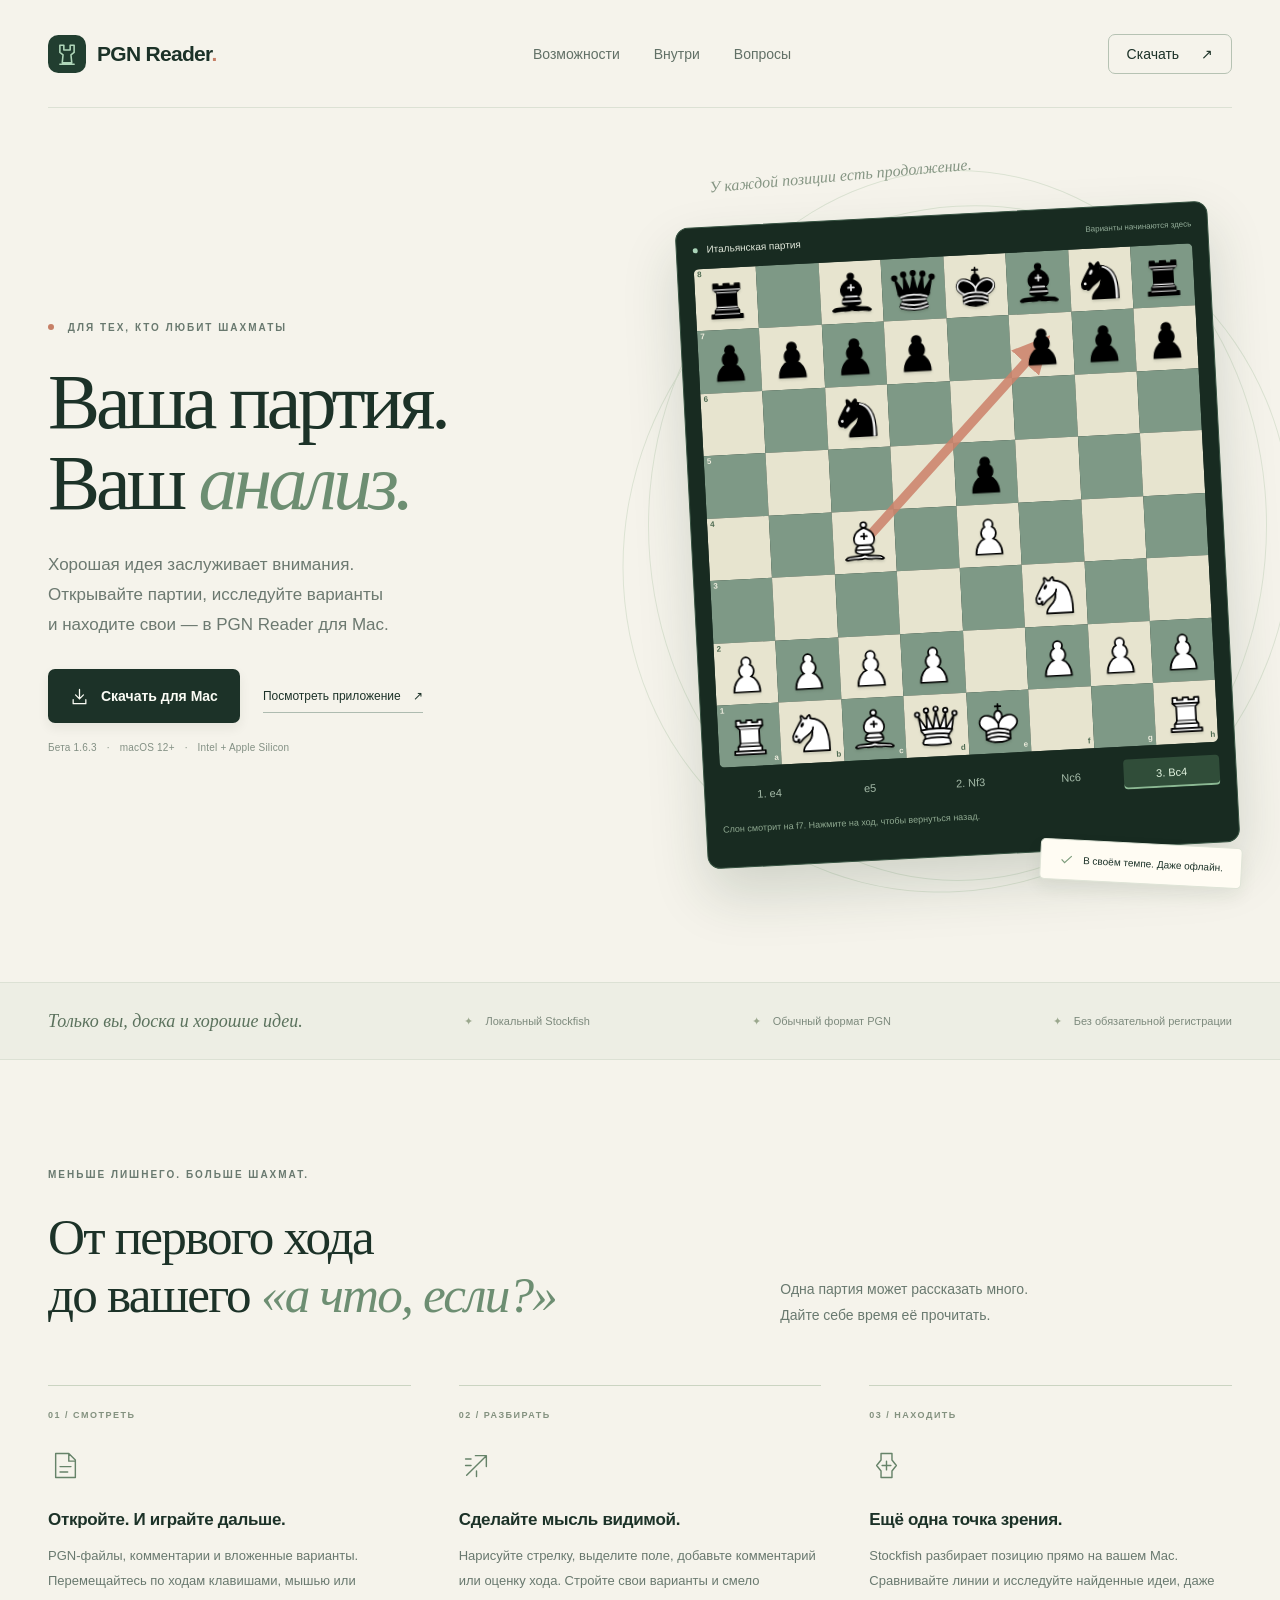
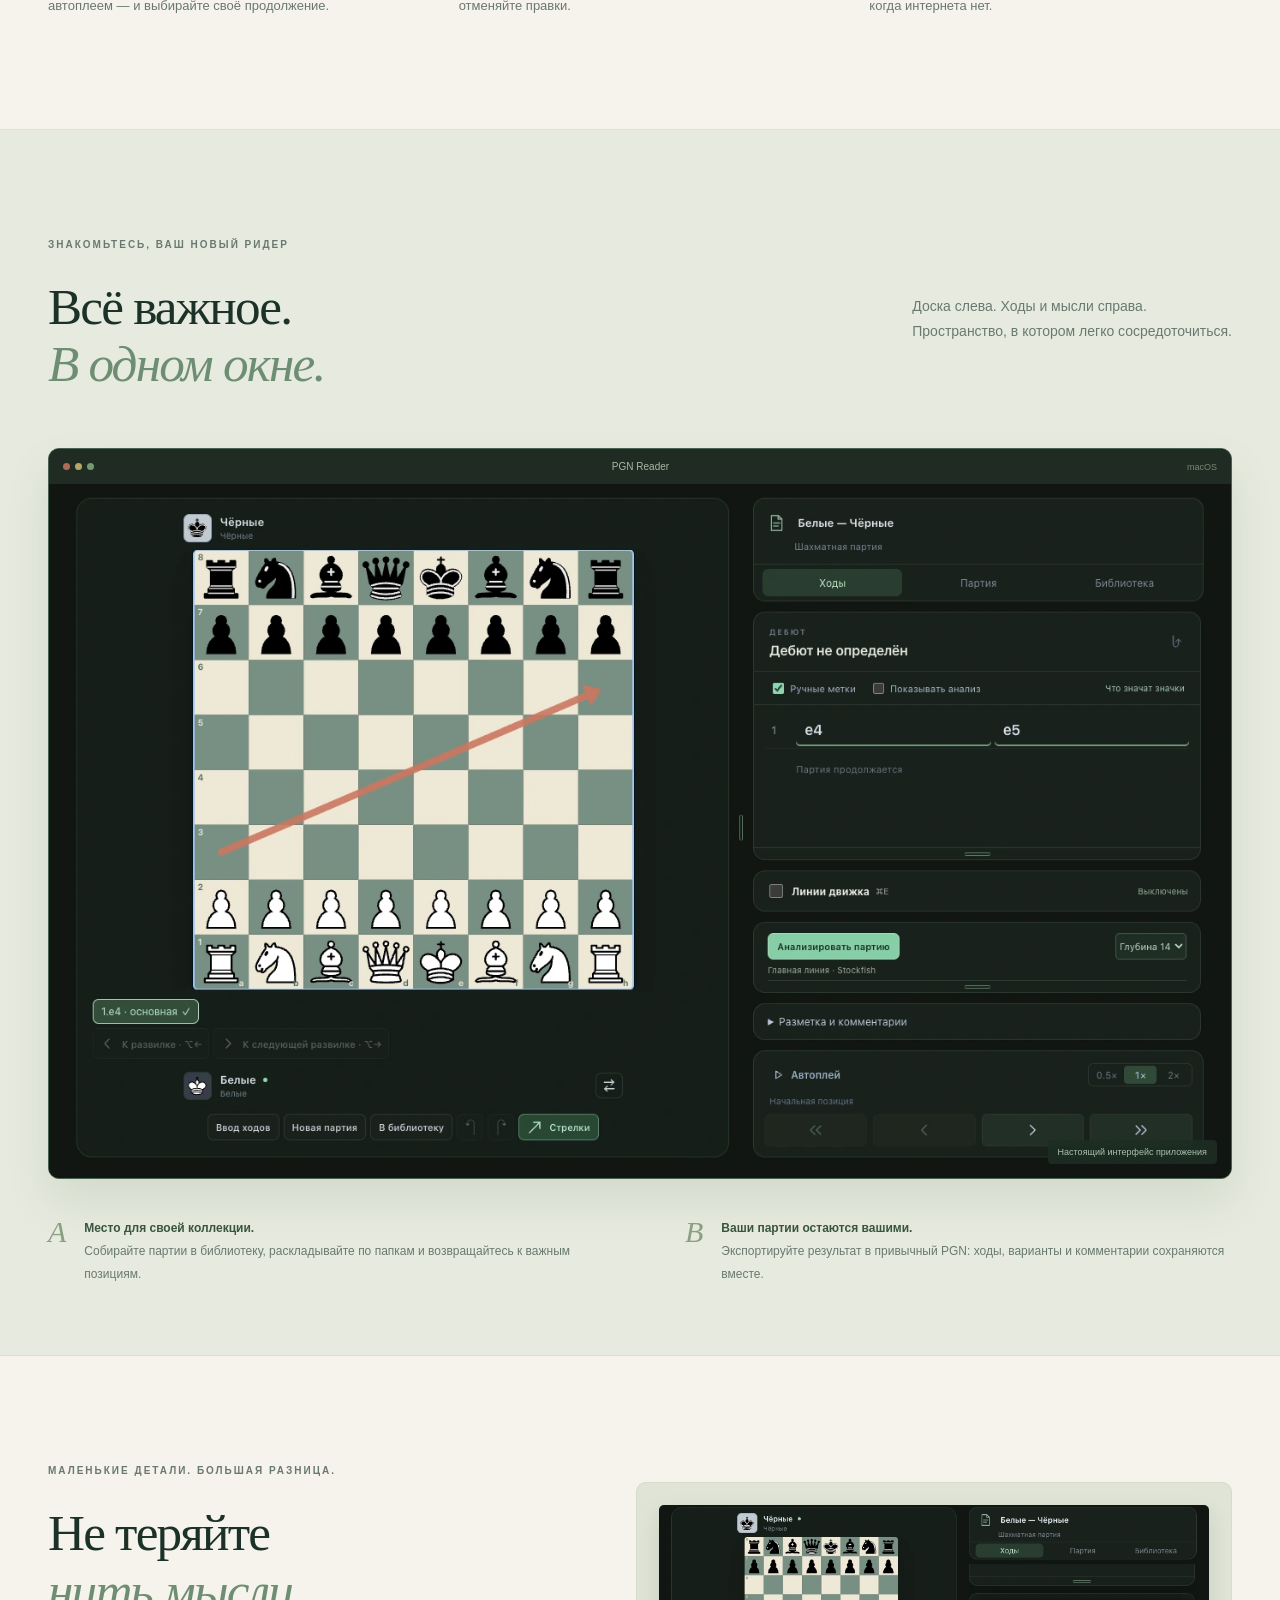
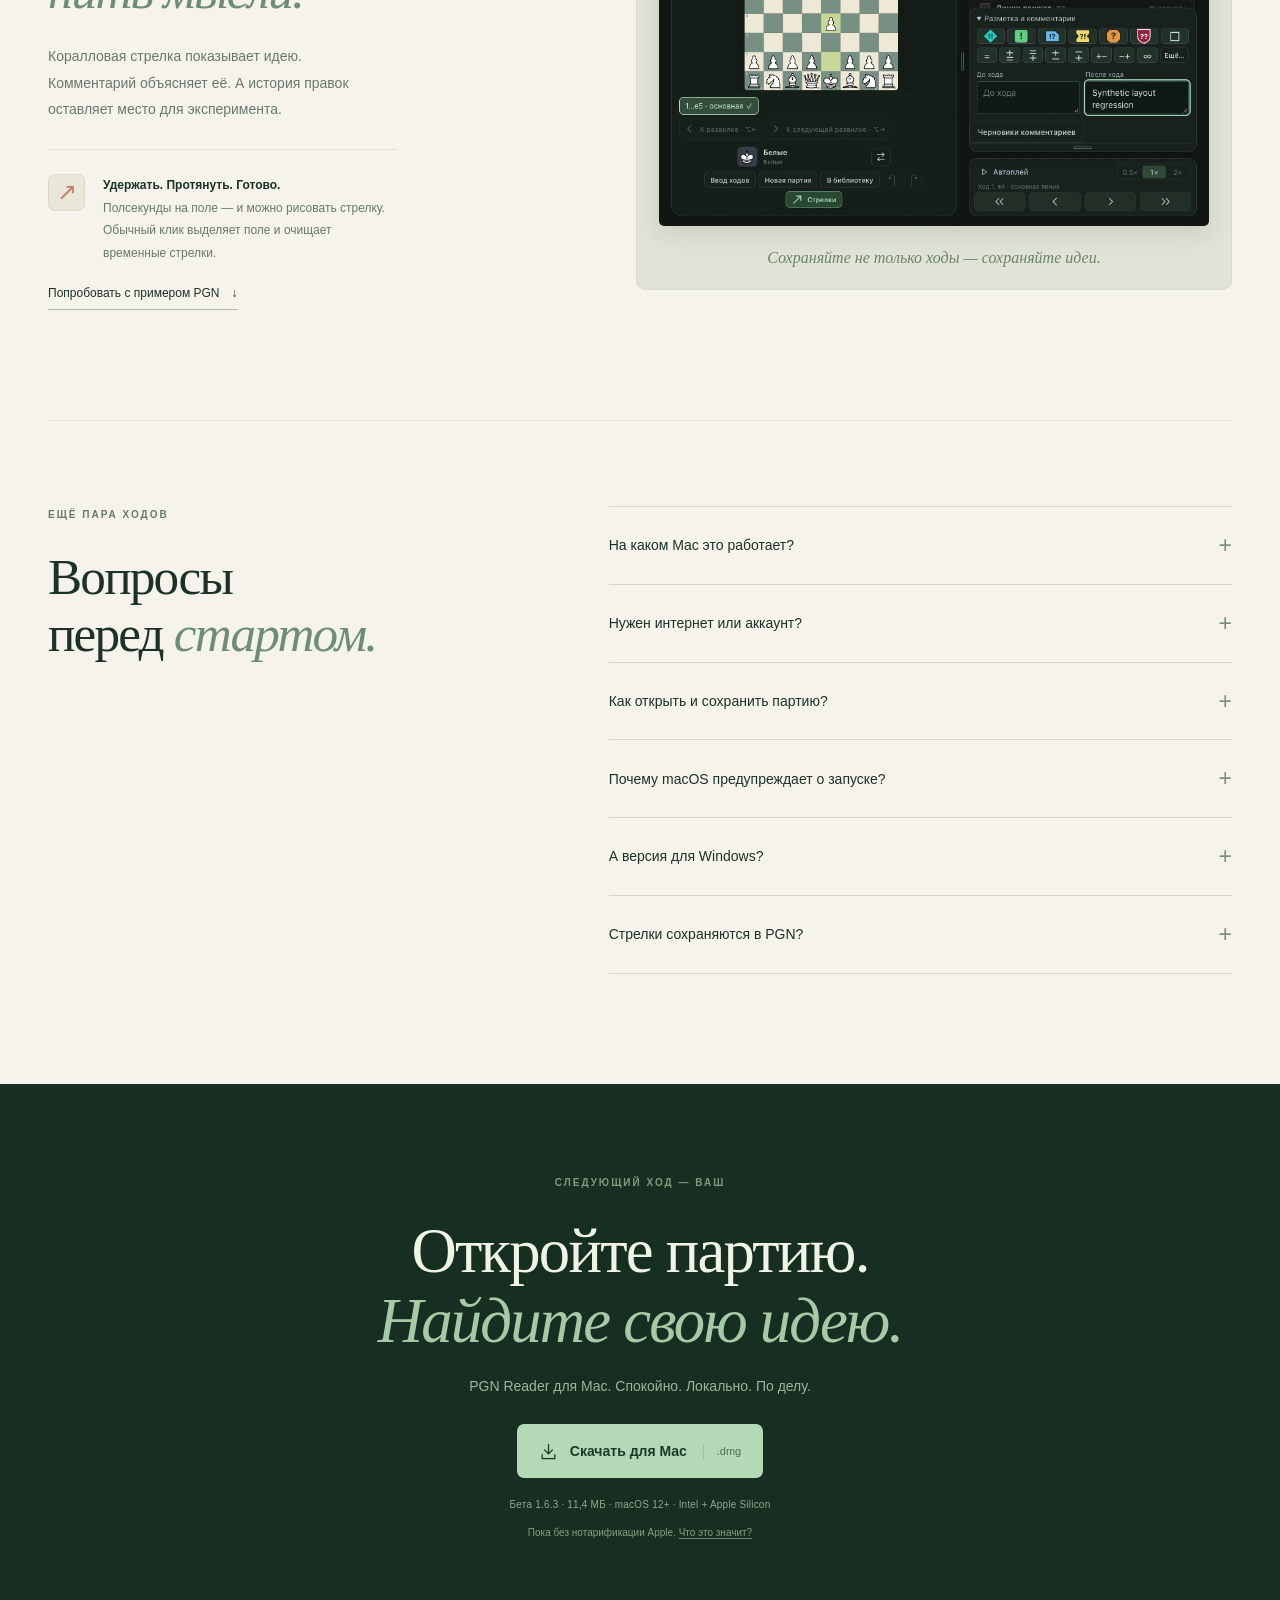
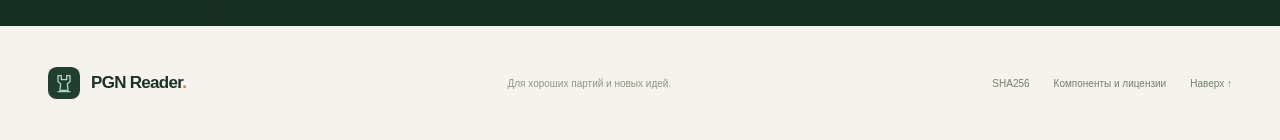
==== index.html @ d7c952d7 "Launch PGN Reader product website" ====
<!doctype html>
<html lang="ru">
<head>
  <meta charset="utf-8">
  <meta name="viewport" content="width=device-width, initial-scale=1">
  <meta name="theme-color" content="#13241d">
  <meta name="description" content="PGN Reader для Mac. Открывайте шахматные партии, исследуйте варианты, рисуйте стрелки и анализируйте позиции со Stockfish — даже без интернета.">
  <meta property="og:type" content="website">
  <meta property="og:title" content="PGN Reader — ваша партия. Ваш анализ.">
  <meta property="og:description" content="Спокойное пространство для шахматных идей. macOS 12+ · Intel и Apple Silicon.">
  <meta property="og:image" content="https://andromedaone1.github.io/pgn-reader-site/assets/social.png">
  <meta property="og:url" content="https://andromedaone1.github.io/pgn-reader-site/">
  <meta name="twitter:card" content="summary_large_image">
  <link rel="canonical" href="https://andromedaone1.github.io/pgn-reader-site/">
  <link rel="icon" href="assets/mark.svg" type="image/svg+xml">
  <link rel="stylesheet" href="style.css">
  <title>PGN Reader — ваша партия. Ваш анализ.</title>
  <script src="site.js" defer></script>
</head>
<body>
  <a class="skip" href="#main">Перейти к содержимому</a>
  <header class="header wrap">
    <a class="brand" href="#" aria-label="PGN Reader — в начало"><img src="assets/mark.svg" width="38" height="38" alt=""><span>PGN Reader<span class="brand-dot">.</span></span></a>
    <nav class="nav" aria-label="Основная навигация"><a href="#features">Возможности</a><a href="#inside">Внутри</a><a href="#questions">Вопросы</a></nav>
    <a class="nav-download" href="#download">Скачать <span aria-hidden="true">↗</span></a>
  </header>
  <main id="main">
    <section class="hero wrap" aria-labelledby="hero-title">
      <div class="hero-copy">
        <p class="eyebrow"><span class="live-dot" aria-hidden="true"></span> ДЛЯ ТЕХ, КТО ЛЮБИТ ШАХМАТЫ</p>
        <h1 id="hero-title">Ваша партия.<br>Ваш <em>анализ.</em></h1>
        <p class="hero-intro">Хорошая идея заслуживает внимания.<br>Открывайте партии, исследуйте варианты<br class="desktop-br"> и находите свои — в PGN Reader для Mac.</p>
        <div class="hero-actions"><a class="button primary download-link" href="https://github.com/AndromedaOne1/pgn-reader-site/releases/download/v1.6.3/PGN-Reader-1.6.3-macOS-Universal.dmg"><svg viewBox="0 0 24 24" aria-hidden="true"><path d="M12 3v12m-5-5 5 5 5-5M4 16v5h16v-5"/></svg>Скачать для Mac</a><a class="text-link" href="#inside">Посмотреть приложение <span aria-hidden="true">↗</span></a></div>
        <p class="download-meta">Бета 1.6.3 <span>·</span> macOS 12+ <span>·</span> Intel + Apple Silicon</p>
      </div>
      <div class="hero-art" aria-label="Интерактивный фрагмент шахматной партии">
        <div class="art-orbit orbit-one" aria-hidden="true"></div><div class="art-orbit orbit-two" aria-hidden="true"></div>
        <span class="art-note">У каждой позиции есть продолжение.</span>
        <div class="demo-card">
          <div class="demo-top"><span><i aria-hidden="true"></i> Итальянская партия</span><span class="demo-caption">Варианты начинаются здесь</span></div>
          <div class="demo-board" id="demo-board" aria-label="Демонстрация шахматной позиции"><div class="board-grid" id="board-grid"><div class="square"><img class="piece" src="assets/pieces/bR.svg" alt="Чёрные: ладья" width="60" height="60"><span class="coord">8</span></div><div class="square dark"></div><div class="square"><img class="piece" src="assets/pieces/bB.svg" alt="Чёрные: слон" width="60" height="60"></div><div class="square dark"><img class="piece" src="assets/pieces/bQ.svg" alt="Чёрные: ферзь" width="60" height="60"></div><div class="square"><img class="piece" src="assets/pieces/bK.svg" alt="Чёрные: король" width="60" height="60"></div><div class="square dark"><img class="piece" src="assets/pieces/bB.svg" alt="Чёрные: слон" width="60" height="60"></div><div class="square"><img class="piece" src="assets/pieces/bN.svg" alt="Чёрные: конь" width="60" height="60"></div><div class="square dark"><img class="piece" src="assets/pieces/bR.svg" alt="Чёрные: ладья" width="60" height="60"></div><div class="square dark"><img class="piece" src="assets/pieces/bP.svg" alt="Чёрные: пешка" width="60" height="60"><span class="coord">7</span></div><div class="square"><img class="piece" src="assets/pieces/bP.svg" alt="Чёрные: пешка" width="60" height="60"></div><div class="square dark"><img class="piece" src="assets/pieces/bP.svg" alt="Чёрные: пешка" width="60" height="60"></div><div class="square"><img class="piece" src="assets/pieces/bP.svg" alt="Чёрные: пешка" width="60" height="60"></div><div class="square dark"></div><div class="square"><img class="piece" src="assets/pieces/bP.svg" alt="Чёрные: пешка" width="60" height="60"></div><div class="square dark"><img class="piece" src="assets/pieces/bP.svg" alt="Чёрные: пешка" width="60" height="60"></div><div class="square"><img class="piece" src="assets/pieces/bP.svg" alt="Чёрные: пешка" width="60" height="60"></div><div class="square"><span class="coord">6</span></div><div class="square dark"></div><div class="square"><img class="piece" src="assets/pieces/bN.svg" alt="Чёрные: конь" width="60" height="60"></div><div class="square dark"></div><div class="square"></div><div class="square dark"></div><div class="square"></div><div class="square dark"></div><div class="square dark"><span class="coord">5</span></div><div class="square"></div><div class="square dark"></div><div class="square"></div><div class="square dark"><img class="piece" src="assets/pieces/bP.svg" alt="Чёрные: пешка" width="60" height="60"></div><div class="square"></div><div class="square dark"></div><div class="square"></div><div class="square"><span class="coord">4</span></div><div class="square dark"></div><div class="square"><img class="piece" src="assets/pieces/wB.svg" alt="Белые: слон" width="60" height="60"></div><div class="square dark"></div><div class="square"><img class="piece" src="assets/pieces/wP.svg" alt="Белые: пешка" width="60" height="60"></div><div class="square dark"></div><div class="square"></div><div class="square dark"></div><div class="square dark"><span class="coord">3</span></div><div class="square"></div><div class="square dark"></div><div class="square"></div><div class="square dark"></div><div class="square"><img class="piece" src="assets/pieces/wN.svg" alt="Белые: конь" width="60" height="60"></div><div class="square dark"></div><div class="square"></div><div class="square"><img class="piece" src="assets/pieces/wP.svg" alt="Белые: пешка" width="60" height="60"><span class="coord">2</span></div><div class="square dark"><img class="piece" src="assets/pieces/wP.svg" alt="Белые: пешка" width="60" height="60"></div><div class="square"><img class="piece" src="assets/pieces/wP.svg" alt="Белые: пешка" width="60" height="60"></div><div class="square dark"><img class="piece" src="assets/pieces/wP.svg" alt="Белые: пешка" width="60" height="60"></div><div class="square"></div><div class="square dark"><img class="piece" src="assets/pieces/wP.svg" alt="Белые: пешка" width="60" height="60"></div><div class="square"><img class="piece" src="assets/pieces/wP.svg" alt="Белые: пешка" width="60" height="60"></div><div class="square dark"><img class="piece" src="assets/pieces/wP.svg" alt="Белые: пешка" width="60" height="60"></div><div class="square dark"><img class="piece" src="assets/pieces/wR.svg" alt="Белые: ладья" width="60" height="60"><span class="coord">1</span><span class="coord file">a</span></div><div class="square"><img class="piece" src="assets/pieces/wN.svg" alt="Белые: конь" width="60" height="60"><span class="coord file">b</span></div><div class="square dark"><img class="piece" src="assets/pieces/wB.svg" alt="Белые: слон" width="60" height="60"><span class="coord file">c</span></div><div class="square"><img class="piece" src="assets/pieces/wQ.svg" alt="Белые: ферзь" width="60" height="60"><span class="coord file">d</span></div><div class="square dark"><img class="piece" src="assets/pieces/wK.svg" alt="Белые: король" width="60" height="60"><span class="coord file">e</span></div><div class="square"><span class="coord file">f</span></div><div class="square dark"><span class="coord file">g</span></div><div class="square"><img class="piece" src="assets/pieces/wR.svg" alt="Белые: ладья" width="60" height="60"><span class="coord file">h</span></div></div><svg class="board-arrow" viewBox="0 0 800 800" aria-hidden="true"><defs><marker id="arrow-tip" markerWidth="4" markerHeight="4" refX="2.6" refY="2" orient="auto"><path d="M0 0 4 2 0 4Z" fill="#cc826b"/></marker></defs><path id="demo-arrow" d="M250 450L550 150" fill="none" stroke="#cc826b" stroke-width="15" stroke-linecap="round" opacity=".86" marker-end="url(#arrow-tip)"/></svg></div>
          <div class="demo-moves" role="group" aria-label="Выберите ход в демонстрации"><button type="button" data-position="0">1. e4</button><button type="button" data-position="1">e5</button><button type="button" data-position="2">2. Nf3</button><button type="button" data-position="3">Nc6</button><button type="button" data-position="4" aria-pressed="true" class="active">3. Bc4</button></div>
          <p class="demo-hint" id="demo-status" aria-live="polite">Слон смотрит на f7. Нажмите на ход, чтобы вернуться назад.</p>
        </div>
        <span class="art-tag"><svg viewBox="0 0 24 24" aria-hidden="true"><path d="m4 12 5 5L20 6"/></svg> В своём темпе. Даже офлайн.</span>
      </div>
    </section>
    <div class="quiet-strip"><div class="wrap strip-inner"><span>Только вы, доска и хорошие идеи.</span><span>Локальный Stockfish</span><span>Обычный формат PGN</span><span>Без обязательной регистрации</span></div></div>
    <section class="section wrap features" id="features" aria-labelledby="features-title">
      <div class="section-heading"><p class="eyebrow">МЕНЬШЕ ЛИШНЕГО. БОЛЬШЕ ШАХМАТ.</p><h2 id="features-title">От первого хода<br>до вашего <em>«а что, если?»</em></h2><p>Одна партия может рассказать много.<br>Дайте себе время её прочитать.</p></div>
      <div class="feature-grid">
        <article class="feature"><span class="feature-num">01 / СМОТРЕТЬ</span><svg class="feature-icon" viewBox="0 0 32 32" aria-hidden="true"><path d="M7 5h12l6 6v16H7zM19 5v7h6M11 17h10M11 22h7"/></svg><h3>Откройте. И играйте дальше.</h3><p>PGN-файлы, комментарии и вложенные варианты. Перемещайтесь по ходам клавишами, мышью или автоплеем — и выбирайте своё продолжение.</p></article>
        <article class="feature"><span class="feature-num">02 / РАЗБИРАТЬ</span><svg class="feature-icon" viewBox="0 0 32 32" aria-hidden="true"><path d="m7 25 18-18M15 7h10v10M6 10h5M6 16h5M16 26v-5"/></svg><h3>Сделайте мысль видимой.</h3><p>Нарисуйте стрелку, выделите поле, добавьте комментарий или оценку хода. Стройте свои варианты и смело отменяйте правки.</p></article>
        <article class="feature"><span class="feature-num">03 / НАХОДИТЬ</span><svg class="feature-icon" viewBox="0 0 32 32" aria-hidden="true"><path d="M11 5h10v6l4 5-4 5v6H11v-6l-4-5 4-5zM12 16h8M16 12v8"/></svg><h3>Ещё одна точка зрения.</h3><p>Stockfish разбирает позицию прямо на вашем Mac. Сравнивайте линии и исследуйте найденные идеи, даже когда интернета нет.</p></article>
      </div>
    </section>
    <section class="inside section" id="inside" aria-labelledby="inside-title"><div class="wrap">
      <div class="inside-heading"><div><p class="eyebrow">ЗНАКОМЬТЕСЬ, ВАШ НОВЫЙ РИДЕР</p><h2 id="inside-title">Всё важное.<br><em>В одном окне.</em></h2></div><p>Доска слева. Ходы и мысли справа.<br>Пространство, в котором легко сосредоточиться.</p></div>
      <div class="screen-frame"><div class="screen-title"><div class="traffic-lights" aria-hidden="true"><i></i><i></i><i></i></div><span>PGN Reader</span><span>macOS</span></div><img src="assets/reader.webp" width="1380" height="810" alt="PGN Reader: доска с коралловой стрелкой, список ходов и панели анализа" loading="lazy"><span class="screen-label">Настоящий интерфейс приложения</span></div>
      <div class="inside-bottom"><div><span class="small-number">A</span><p><strong>Место для своей коллекции.</strong><br>Собирайте партии в библиотеку, раскладывайте по папкам и возвращайтесь к важным позициям.</p></div><div><span class="small-number">B</span><p><strong>Ваши партии остаются вашими.</strong><br>Экспортируйте результат в привычный PGN: ходы, варианты и комментарии сохраняются вместе.</p></div></div>
    </div></section>
    <section class="section wrap details-section" aria-labelledby="details-title"><div class="details-copy"><p class="eyebrow">МАЛЕНЬКИЕ ДЕТАЛИ. БОЛЬШАЯ РАЗНИЦА.</p><h2 id="details-title">Не теряйте<br><em>нить мысли.</em></h2><p>Коралловая стрелка показывает идею. Комментарий объясняет её. А история правок оставляет место для эксперимента.</p><div class="gesture"><span class="gesture-key">↗</span><p><strong>Удержать. Протянуть. Готово.</strong><br>Полсекунды на поле — и можно рисовать стрелку. Обычный клик выделяет поле и очищает временные стрелки.</p></div><a class="text-link" href="assets/italian.pgn" download>Попробовать с примером PGN <span aria-hidden="true">↓</span></a></div><div class="detail-image"><img src="assets/comments.webp" width="900" height="525" alt="Редактор комментариев и оценки ходов в компактном окне PGN Reader" loading="lazy"><span class="detail-caption">Сохраняйте не только ходы — сохраняйте идеи.</span></div></section>
    <section class="section wrap faq" id="questions" aria-labelledby="questions-title"><div><p class="eyebrow">ЕЩЁ ПАРА ХОДОВ</p><h2 id="questions-title">Вопросы<br>перед <em>стартом.</em></h2></div><div class="faq-list">
      <details><summary>На каком Mac это работает?<span aria-hidden="true">+</span></summary><p>Нужна macOS 12 Monterey или новее. Один установщик содержит версии для Intel и Apple Silicon. Это тестовый выпуск: если заметите проблему, сохраните партию в PGN перед обновлением.</p></details>
      <details><summary>Нужен интернет или аккаунт?<span aria-hidden="true">+</span></summary><p>Аккаунт для приложения не нужен. Просмотр партий, редактирование и встроенный Stockfish работают локально. Интернет нужен, чтобы скачать установщик или новую версию.</p></details>
      <details><summary>Как открыть и сохранить партию?<span aria-hidden="true">+</span></summary><p>Нажмите «Открыть PGN», перетащите файл в окно или загрузите встроенный пример. Кнопка «В библиотеку» сохраняет партию внутри программы. «Экспорт → Сохранить .pgn» создаёт отдельный файл. Исходный PGN сам по себе не перезаписывается.</p></details>
      <details><summary>Почему macOS предупреждает о запуске?<span aria-hidden="true">+</span></summary><p>Выпуск пока без нотарификации Apple. Для доверенной копии с этой страницы разрешите запуск именно PGN Reader в настройках безопасности macOS. Отключать защиту целиком не нужно.</p></details>
      <details><summary>А версия для Windows?<span aria-hidden="true">+</span></summary><p>Пока доступна только версия для macOS. Возможность переноса на Windows рассматривается; готовой сборки и даты выпуска ещё нет.</p></details>
      <details><summary>Стрелки сохраняются в PGN?<span aria-hidden="true">+</span></summary><p>Нарисованные коралловые стрелки и выделение полей — временная разметка для текущей позиции. Комментарии и варианты сохраняются в партии. Стрелки из самого PGN отображаются отдельно.</p></details>
    </div></section>
    <section class="download-section" id="download" aria-labelledby="download-title"><div class="wrap download-inner"><p class="eyebrow">СЛЕДУЮЩИЙ ХОД — ВАШ</p><h2 id="download-title">Откройте партию.<br><em>Найдите свою идею.</em></h2><p>PGN Reader для Mac. Спокойно. Локально. По делу.</p><a class="button mint download-link" href="https://github.com/AndromedaOne1/pgn-reader-site/releases/download/v1.6.3/PGN-Reader-1.6.3-macOS-Universal.dmg"><svg viewBox="0 0 24 24" aria-hidden="true"><path d="M12 3v12m-5-5 5 5 5-5M4 16v5h16v-5"/></svg>Скачать для Mac <span class="filetype">.dmg</span></a><p class="download-meta">Бета 1.6.3 · 11,4 МБ · macOS 12+ · Intel + Apple Silicon</p><p class="download-note">Пока без нотарификации Apple. <a href="#questions">Что это значит?</a></p></div></section>
  </main>
  <footer class="footer wrap"><a class="brand" href="#"><img src="assets/mark.svg" width="32" height="32" alt=""><span>PGN Reader<span class="brand-dot">.</span></span></a><span>Для хороших партий и новых идей.</span><nav aria-label="Дополнительные ссылки"><a href="https://github.com/AndromedaOne1/pgn-reader-site/releases/download/v1.6.3/SHA256SUMS.txt">SHA256</a><a href="licenses.html">Компоненты и лицензии</a><a href="#main">Наверх ↑</a></nav></footer>
  <noscript><p class="noscript">Интерактивная доска отключена. Описание приложения и скачивание доступны без JavaScript.</p></noscript>
</body>
</html>
---- style.css ----
:root{--cream:#f5f3eb;--ink:#1c3228;--green:#203c2d;--muted:#69796f;--line:#dce1d4;--mint:#a9d3b8;--coral:#c67f66;--serif:Georgia,'Times New Roman',serif;--sans:-apple-system,BlinkMacSystemFont,'Segoe UI',Arial,sans-serif;color-scheme:light}
*{box-sizing:border-box}html{scroll-behavior:smooth;scroll-padding-top:36px}body{margin:0;background:var(--cream);color:var(--ink);font-family:var(--sans);-webkit-font-smoothing:antialiased}a{color:inherit;text-decoration:none}button{font:inherit}button,a,summary{-webkit-tap-highlight-color:transparent}a:focus-visible,button:focus-visible,summary:focus-visible{outline:3px solid var(--coral);outline-offset:5px}::selection{background:#b6d7bf}img{display:block;max-width:100%;height:auto}.wrap{width:min(1240px,calc(100% - 96px));margin:0 auto}.header{height:108px;display:flex;align-items:center;justify-content:space-between;border-bottom:1px solid var(--line)}.brand{display:flex;align-items:center;gap:11px;font-size:21px;font-weight:650;letter-spacing:-.7px;white-space:nowrap}.brand-dot{color:var(--coral)}.nav{display:flex;gap:34px;font-size:14px}.nav a{color:#617066;transition:color .2s}.nav a:hover{color:var(--ink)}.nav-download{border:1px solid #b6c2b3;padding:11px 18px;border-radius:7px;font-size:14px}.nav-download span{margin-left:18px}.skip{position:fixed;z-index:10;top:8px;left:8px;background:var(--ink);color:#fff;padding:12px;transform:translateY(-180%)}.skip:focus{transform:translateY(0)}
.hero{display:grid;grid-template-columns:1.05fr 1fr;align-items:center;gap:58px;padding-top:82px;padding-bottom:96px;min-height:710px}.eyebrow{font-size:10px;font-weight:650;letter-spacing:2px;line-height:1.7;margin:0 0 25px;color:var(--muted)}.live-dot{width:6px;height:6px;border-radius:50%;display:inline-block;background:var(--coral);margin-right:9px;vertical-align:1px}h1,h2,h3,p{margin-top:0}h1{font-family:var(--serif);font-weight:400;font-size:clamp(62px,6.1vw,87px);line-height:1.04;letter-spacing:-4px;margin-bottom:27px}h1 em,h2 em{font-weight:400;color:#6d8e72}h1 em{white-space:nowrap}.hero-intro{font-size:17px;line-height:1.75;color:#6c7970;margin-bottom:30px}.hero-actions{display:flex;align-items:center;gap:23px;flex-wrap:wrap}.button{display:inline-flex;align-items:center;justify-content:center;gap:12px;font-size:14px;font-weight:600;padding:17px 22px;border-radius:7px;line-height:1.4;transition:transform .2s,background .2s;min-height:54px}.button svg{width:19px;height:19px;fill:none;stroke:currentColor;stroke-width:1.6;stroke-linecap:round;stroke-linejoin:round}.button:hover{transform:translateY(-2px)}.primary{background:var(--ink);color:#fbfcf5;box-shadow:0 5px 12px #17291a12}.primary:hover{background:#31563d}.text-link{font-size:12px;display:inline-flex;align-items:center;gap:12px;border-bottom:1px solid #aebbb0;padding:9px 0}.download-meta{font-size:10px;color:#839084;line-height:1.8;letter-spacing:.2px;margin:16px 0 0}.download-meta span{padding:0 7px}.hero-art{position:relative;padding:24px 8px 30px;isolation:isolate}.art-orbit{position:absolute;z-index:-1;border:1px solid #dce3d3;border-radius:50%;inset:-20px -35px 5px}.orbit-two{inset:10px -55px -12px;transform:rotate(32deg)}.art-note{position:absolute;top:-23px;left:26px;font-family:var(--serif);font-style:italic;font-size:16px;color:#859583;transform:rotate(-5deg)}.demo-card{border-radius:13px;overflow:hidden;border:1px solid #365241;background:#182b21;padding:16px;box-shadow:0 26px 55px #1e39212b;transform:rotate(-3deg);transition:transform .4s}.demo-card:hover{transform:rotate(-1deg)}.demo-top{display:flex;justify-content:space-between;gap:8px;align-items:center;font-size:10px;color:#e1e8db;padding:0 0 14px}.demo-top i{display:inline-block;width:5px;height:5px;background:var(--mint);border-radius:50%;margin-right:6px}.demo-caption{font-size:8px;color:#93ad99}.demo-board{position:relative;aspect-ratio:1;overflow:hidden;border-radius:5px}.board-grid{display:grid;grid-template-columns:repeat(8,1fr);height:100%}.square{position:relative;display:flex;align-items:center;justify-content:center;background:#e7e4cf;color:#18261e;aspect-ratio:1}.square.dark{background:#7e9986}.piece{width:82%;height:82%;position:relative;z-index:1;filter:drop-shadow(0 2px 1px #25302425)}.coord{position:absolute;z-index:2;font-size:8px;left:3px;top:2px;color:#4e6b52;font-weight:600;line-height:1}.dark .coord{color:#ecebdc}.coord.file{top:auto;left:auto;bottom:3px;right:3px}.board-arrow{position:absolute;inset:0;width:100%;height:100%;pointer-events:none}.demo-moves{display:flex;justify-content:space-between;gap:4px;margin-top:13px}.demo-moves button{flex:1;white-space:nowrap;border:0;background:transparent;padding:9px 4px;color:#a5bba9;font-size:11px;border-radius:4px;cursor:pointer;transition:background .2s}.demo-moves button.active{background:#304d39;color:#e1f3df;box-shadow:inset 0 -2px 0 #8cb994}.demo-moves button:hover{background:#2b4131}.demo-hint{font-size:9px;color:#8fa991;line-height:1.6;margin:12px 0 0;min-height:29px}.art-tag{position:absolute;bottom:2px;right:-10px;display:inline-flex;align-items:center;gap:9px;padding:12px 18px;background:#fffcf3;border:1px solid #dfe4d7;border-radius:5px;box-shadow:0 8px 18px #1c392411;font-size:10px;transform:rotate(3deg)}.art-tag svg{width:15px;height:15px;stroke:#7f9e7e;fill:none;stroke-width:2}.quiet-strip{border-top:1px solid var(--line);border-bottom:1px solid var(--line);background:#edeee4}.strip-inner{min-height:76px;display:flex;justify-content:space-between;align-items:center;gap:25px;font-size:11px;color:#7d8a7d}.strip-inner span:first-child{font-family:var(--serif);font-size:18px;font-style:italic;color:#5b725d}.strip-inner span:not(:first-child)::before{content:'✦';color:#9ba88e;padding-right:12px}
.section{padding-top:106px;padding-bottom:110px}h2{font-family:var(--serif);font-weight:400;font-size:clamp(39px,4vw,56px);line-height:1.12;letter-spacing:-1.8px;margin-bottom:24px}.section-heading{display:grid;grid-template-columns:1.4fr 1fr;align-items:end;gap:0 100px}.section-heading .eyebrow{grid-column:1/-1}.section-heading>p:last-child{font-size:14px;line-height:1.9;color:var(--muted);padding-bottom:4px}.feature-grid{display:grid;grid-template-columns:repeat(3,1fr);margin-top:38px;gap:48px}.feature{border-top:1px solid #cbd4c2;padding-top:24px}.feature-num{display:block;font-size:9px;font-weight:600;letter-spacing:1.5px;color:#83917f}.feature-icon{width:35px;height:35px;fill:none;stroke:#668369;stroke-width:1.3;stroke-linecap:round;stroke-linejoin:round;margin:28px 0 20px}.feature h3{font-size:17px;line-height:1.5;font-weight:550;letter-spacing:-.3px;margin-bottom:12px}.feature p{font-size:13px;color:var(--muted);line-height:1.9;margin:0}.inside{background:#e7ebdf;border-top:1px solid #dfe4d7;border-bottom:1px solid #d8dfcf;padding-bottom:70px}.inside-heading{display:flex;justify-content:space-between;gap:50px;align-items:center;margin-bottom:32px}.inside-heading>p{font-size:14px;color:var(--muted);line-height:1.8}.screen-frame{border:1px solid #496150;border-radius:11px;overflow:hidden;background:#111a14;box-shadow:0 22px 45px #2a412b1a;position:relative}.screen-title{height:35px;display:flex;align-items:center;justify-content:space-between;color:#a9b7a6;font-size:10px;padding:0 14px;background:#202c23}.screen-title>span:last-child{font-size:9px;color:#768875}.traffic-lights{display:flex;gap:5px}.traffic-lights i{width:7px;height:7px;border-radius:50%;background:#ac6b5a}.traffic-lights i:nth-child(2){background:#b6a767}.traffic-lights i:nth-child(3){background:#739b71}.screen-frame>img{width:100%}.screen-label{position:absolute;bottom:14px;right:14px;font-size:9px;color:#abc1ad;background:#1d2d23e6;padding:7px 10px;border-radius:4px}.inside-bottom{display:grid;grid-template-columns:1fr 1fr;gap:90px;margin-top:38px}.inside-bottom>div{display:flex;gap:18px}.small-number{font-family:var(--serif);color:#8ba184;font-style:italic;font-size:30px;line-height:1}.inside-bottom p{color:var(--muted);font-size:12px;line-height:1.9;margin:0}.inside-bottom strong{color:#3a5540;font-weight:550}.details-section{display:grid;grid-template-columns:.9fr 1.1fr;gap:100px;align-items:center}.details-copy>p:not(.eyebrow){font-size:14px;line-height:1.9;color:var(--muted);max-width:340px}.gesture{display:flex;gap:18px;align-items:flex-start;border-top:1px solid var(--line);padding-top:24px;margin-top:26px;max-width:350px}.gesture-key{flex:0 0 37px;width:37px;height:37px;display:flex;align-items:center;justify-content:center;font-size:24px;background:#e8e7da;color:var(--coral);border:1px solid #d9daca;border-radius:7px}.gesture p{font-size:12px;color:var(--muted);line-height:1.9}.gesture strong{color:var(--ink);font-weight:550}.detail-image{background:#dfe4d6;padding:23px 23px 0;border-radius:10px;box-shadow:inset 0 0 0 1px #d4ddcc}.detail-image img{border-radius:5px;box-shadow:0 9px 23px #1428191c}.detail-caption{display:block;text-align:center;font-family:var(--serif);font-style:italic;font-size:16px;color:#6e8269;padding:23px 5px}.faq{border-top:1px solid var(--line);display:grid;grid-template-columns:.85fr 1.15fr;gap:100px;padding-top:85px}.faq-list details{border-top:1px solid #cfd7c7}.faq-list details:last-child{border-bottom:1px solid #cfd7c7}.faq-list summary{list-style:none;cursor:pointer;display:flex;align-items:center;justify-content:space-between;gap:20px;min-height:76px;padding:20px 0;font-size:14px;line-height:1.6}.faq-list summary::-webkit-details-marker{display:none}.faq-list summary span{font-size:23px;font-weight:300;color:#7c9078;transition:transform .2s}.faq-list details[open] summary span{transform:rotate(45deg)}.faq-list details p{font-size:13px;line-height:1.9;color:var(--muted);max-width:530px;margin:0 28px 24px 0}.download-section{background:#172e22;position:relative;overflow:hidden;color:#f0f4e7}.download-section::before,.download-section::after{content:'';pointer-events:none;position:absolute;width:470px;height:470px;border:1px solid #ffffff07;transform:rotate(30deg);top:80px;left:-170px}.download-section::after{left:auto;right:-170px;top:-30px}.download-inner{text-align:center;padding-top:90px;padding-bottom:85px;position:relative;z-index:1}.download-inner .eyebrow{color:#7f9b7e}.download-inner h2{font-size:clamp(42px,4.9vw,68px);margin-bottom:22px}.download-inner h2 em{color:#a6c9a6}.download-inner>p:not(.eyebrow):not(.download-meta):not(.download-note){font-size:14px;color:#a1b39c;margin-bottom:30px}.mint{background:#b4d9b6;color:#1c3926;min-width:240px}.mint:hover{background:#cae5ca}.filetype{font-weight:400;font-size:11px;border-left:1px solid #6f9a7955;padding-left:13px;margin-left:4px;color:#526c52}.download-inner .download-meta{color:#91a78b;margin-top:18px;font-size:10px}.download-note{font-size:10px;color:#879d81;margin:10px 0 0;line-height:1.7}.download-note a{border-bottom:1px solid #6f8668}.footer{display:flex;gap:30px;justify-content:space-between;align-items:center;min-height:114px}.footer .brand{font-size:17px}.footer>span{font-size:10px;color:#8b9785}.footer nav{display:flex;gap:24px;font-size:10px;color:#71816e}.noscript{text-align:center;padding:15px;font-size:12px}.legal{max-width:800px;min-height:65vh}.legal p,.legal li{font-size:15px;line-height:1.9;color:var(--muted)}.legal a{text-decoration:underline;text-underline-offset:4px}.legal h1{font-size:50px;letter-spacing:-1.5px}.legal h2{font-size:28px;margin-top:35px}.legal li+li{margin-top:12px}
@media(min-width:1450px){.hero{gap:80px;padding-top:100px;padding-bottom:110px}.demo-card{max-width:510px}}@media(max-width:1100px){.wrap{width:calc(100% - 64px)}.hero{gap:35px;padding-top:65px;padding-bottom:80px}h1{font-size:64px}.hero-intro{font-size:15px}.hero-actions{gap:12px}.hero-actions .text-link{font-size:11px}.demo-top{font-size:9px}.demo-caption{display:none}.demo-moves button{font-size:9px}.demo-hint{font-size:8px;min-height:26px}.art-tag{right:-10px;padding:10px;font-size:9px}.art-note{font-size:14px;left:10px}.feature-grid{gap:30px}.details-section{gap:55px}.faq{gap:65px}.section{padding-top:85px;padding-bottom:85px}.inside-bottom{gap:50px}.strip-inner{font-size:10px;gap:17px}.strip-inner span:first-child{font-size:15px}.strip-inner span:not(:first-child)::before{padding-right:8px}.footer{gap:20px}.footer nav{gap:15px}}
@media(max-width:800px){.wrap{width:calc(100% - 44px)}.header{height:84px}.brand{font-size:19px}.brand img{width:33px}.nav{gap:18px;font-size:12px}.nav-download{font-size:12px;padding:9px 12px}.nav-download span{margin-left:8px}.hero{grid-template-columns:1fr;gap:55px;padding-top:60px;padding-bottom:70px}.hero-copy{max-width:570px}.hero h1{font-size:76px;letter-spacing:-3.5px}.hero-intro{font-size:16px}.hero-art{max-width:460px;width:calc(100% - 55px);justify-self:center}.demo-card{padding:16px}.demo-moves button{font-size:11px}.demo-hint{font-size:9px;min-height:24px}.demo-top{font-size:10px}.demo-caption{display:inline;font-size:8px}.art-note{font-size:16px}.art-tag{font-size:10px;padding:12px}.quiet-strip{padding:18px 0}.strip-inner{flex-wrap:wrap;min-height:0;gap:12px 20px;justify-content:flex-start;font-size:10px}.strip-inner span:first-child{flex-basis:100%;font-size:17px}.section-heading{gap:15px;grid-template-columns:1fr}.section-heading h2{margin-bottom:10px}.section-heading>p:last-child br{display:none}.feature-grid{gap:22px}.feature h3{font-size:15px}.feature p{font-size:12px}.feature-icon{margin-top:23px}.inside-heading{display:block}.inside-heading>p{font-size:13px}.inside-heading>p br{display:none}.inside-bottom{gap:28px}.details-section{grid-template-columns:1fr;gap:35px}.details-copy{max-width:560px}.details-copy>p:not(.eyebrow),.gesture{max-width:100%}.detail-image{max-width:600px}.faq{grid-template-columns:1fr;gap:20px}.faq h2 br{display:none}.faq-list summary{min-height:70px}.footer{padding-top:28px;padding-bottom:28px;flex-wrap:wrap;justify-content:flex-start;gap:20px 30px}.footer>span{margin-left:auto}.footer nav{width:100%;justify-content:space-between}.download-inner{padding-top:75px;padding-bottom:75px}}
@media(max-width:540px){.wrap{width:calc(100% - 40px)}.header{height:76px}.brand{font-size:18px;gap:8px}.brand img{width:30px;height:30px}.nav{display:none}.nav-download{font-size:11px}.hero{padding-top:47px;gap:56px;padding-bottom:62px}.eyebrow{font-size:8px;letter-spacing:1.7px;margin-bottom:22px}.hero h1{font-size:65px;letter-spacing:-3px}.hero-intro{font-size:14px;line-height:1.9;margin-bottom:23px}.hero-actions{gap:15px;align-items:flex-start;flex-direction:column}.button{padding:15px 20px;font-size:13px;min-height:50px}.hero-actions .text-link{font-size:11px}.download-meta{font-size:8px;letter-spacing:0}.download-meta span{padding:0 4px}.hero-art{width:calc(100% - 26px);padding:17px 0 27px;max-width:380px}.art-orbit{inset:-12px -13px 5px}.orbit-two{inset:20px -19px -10px}.art-note{font-size:13px;top:-18px;left:3px}.demo-card{padding:11px;border-radius:10px}.demo-top{font-size:9px;padding-bottom:11px}.demo-caption{display:none}.demo-moves{margin-top:10px;gap:2px}.demo-moves button{font-size:10px;padding:8px 1px}.demo-hint{font-size:8px;margin-top:9px;min-height:26px}.coord{font-size:7px}.art-tag{font-size:8px;padding:10px 12px;bottom:0;right:-3px}.strip-inner{gap:10px 18px}.strip-inner span:first-child{font-size:16px}.strip-inner span:not(:first-child){font-size:9px}.section{padding-top:65px;padding-bottom:65px}h2{font-size:38px;letter-spacing:-1.3px}.section-heading>p:last-child{font-size:13px}.feature-grid{grid-template-columns:1fr;gap:29px;margin-top:25px}.feature{padding-top:20px;position:relative}.feature-num{font-size:8px}.feature-icon{position:absolute;top:18px;right:0;width:26px;height:26px;margin:0}.feature h3{font-size:18px;margin-top:25px;margin-bottom:10px}.feature p{font-size:13px;line-height:1.85}.inside-heading{margin-bottom:24px}.screen-frame{margin-left:-7px;margin-right:-7px;border-radius:7px}.screen-title{height:28px;font-size:8px;padding:0 10px}.traffic-lights i{height:5px;width:5px}.screen-label{display:none}.inside-bottom{grid-template-columns:1fr;gap:22px;margin-top:30px}.inside-bottom p{font-size:12px}.inside-bottom>div{gap:15px}.small-number{font-size:26px}.details-copy>p:not(.eyebrow){font-size:13px}.detail-image{padding:13px 13px 0}.detail-caption{font-size:13px;padding:18px 0}.gesture{gap:13px}.faq h2 br{display:block}.faq-list summary{font-size:13px;min-height:68px;gap:15px}.faq-list details p{font-size:12px}.download-inner h2{font-size:42px}.download-inner>p:not(.eyebrow):not(.download-meta):not(.download-note){font-size:12px;line-height:1.8}.download-inner .download-meta{font-size:8px}.download-note{font-size:9px}.footer .brand{font-size:16px}.footer>span{width:100%;margin-left:0}.footer nav{font-size:9px;gap:8px}.desktop-br{display:none}.legal h1{font-size:38px}.legal p,.legal li{font-size:13px}}
@media(prefers-reduced-motion:reduce){html{scroll-behavior:auto}*,*::before,*::after{transition:none!important;animation:none!important}.demo-card,.demo-card:hover{transform:none}}
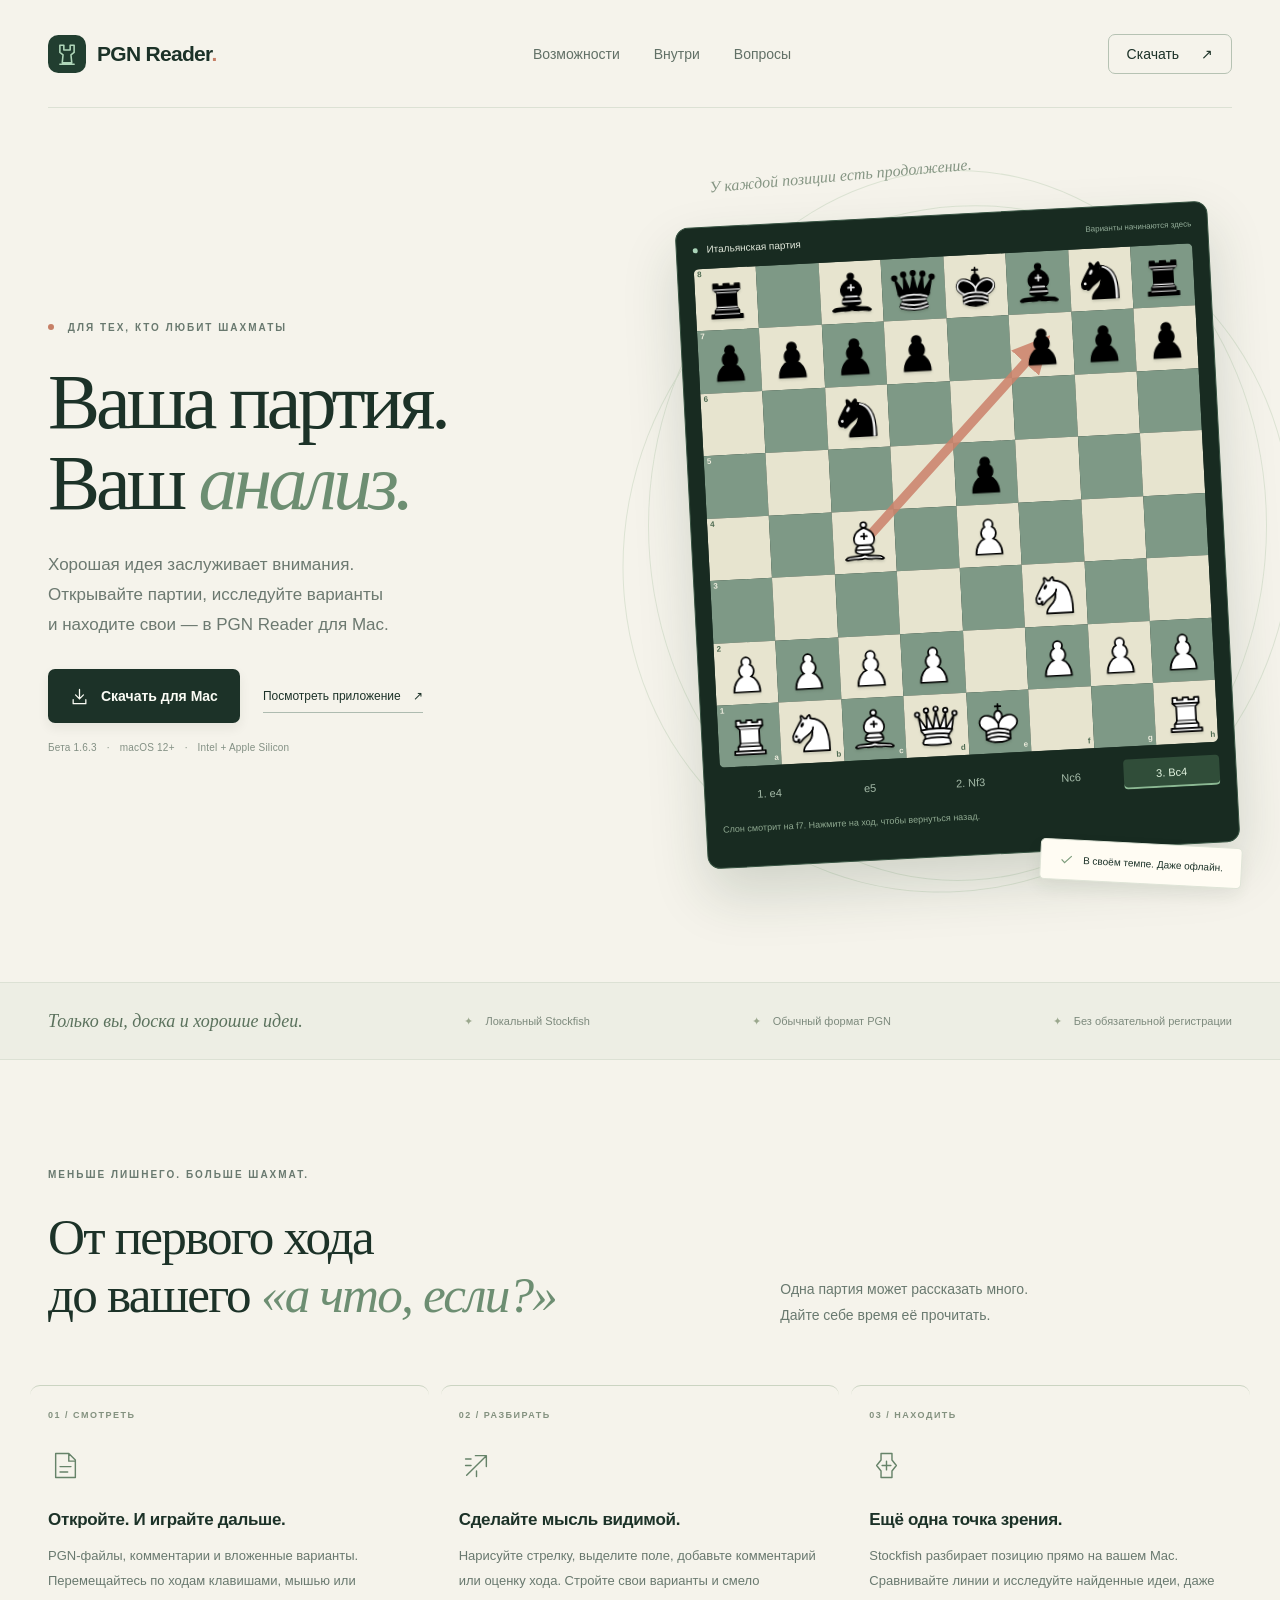
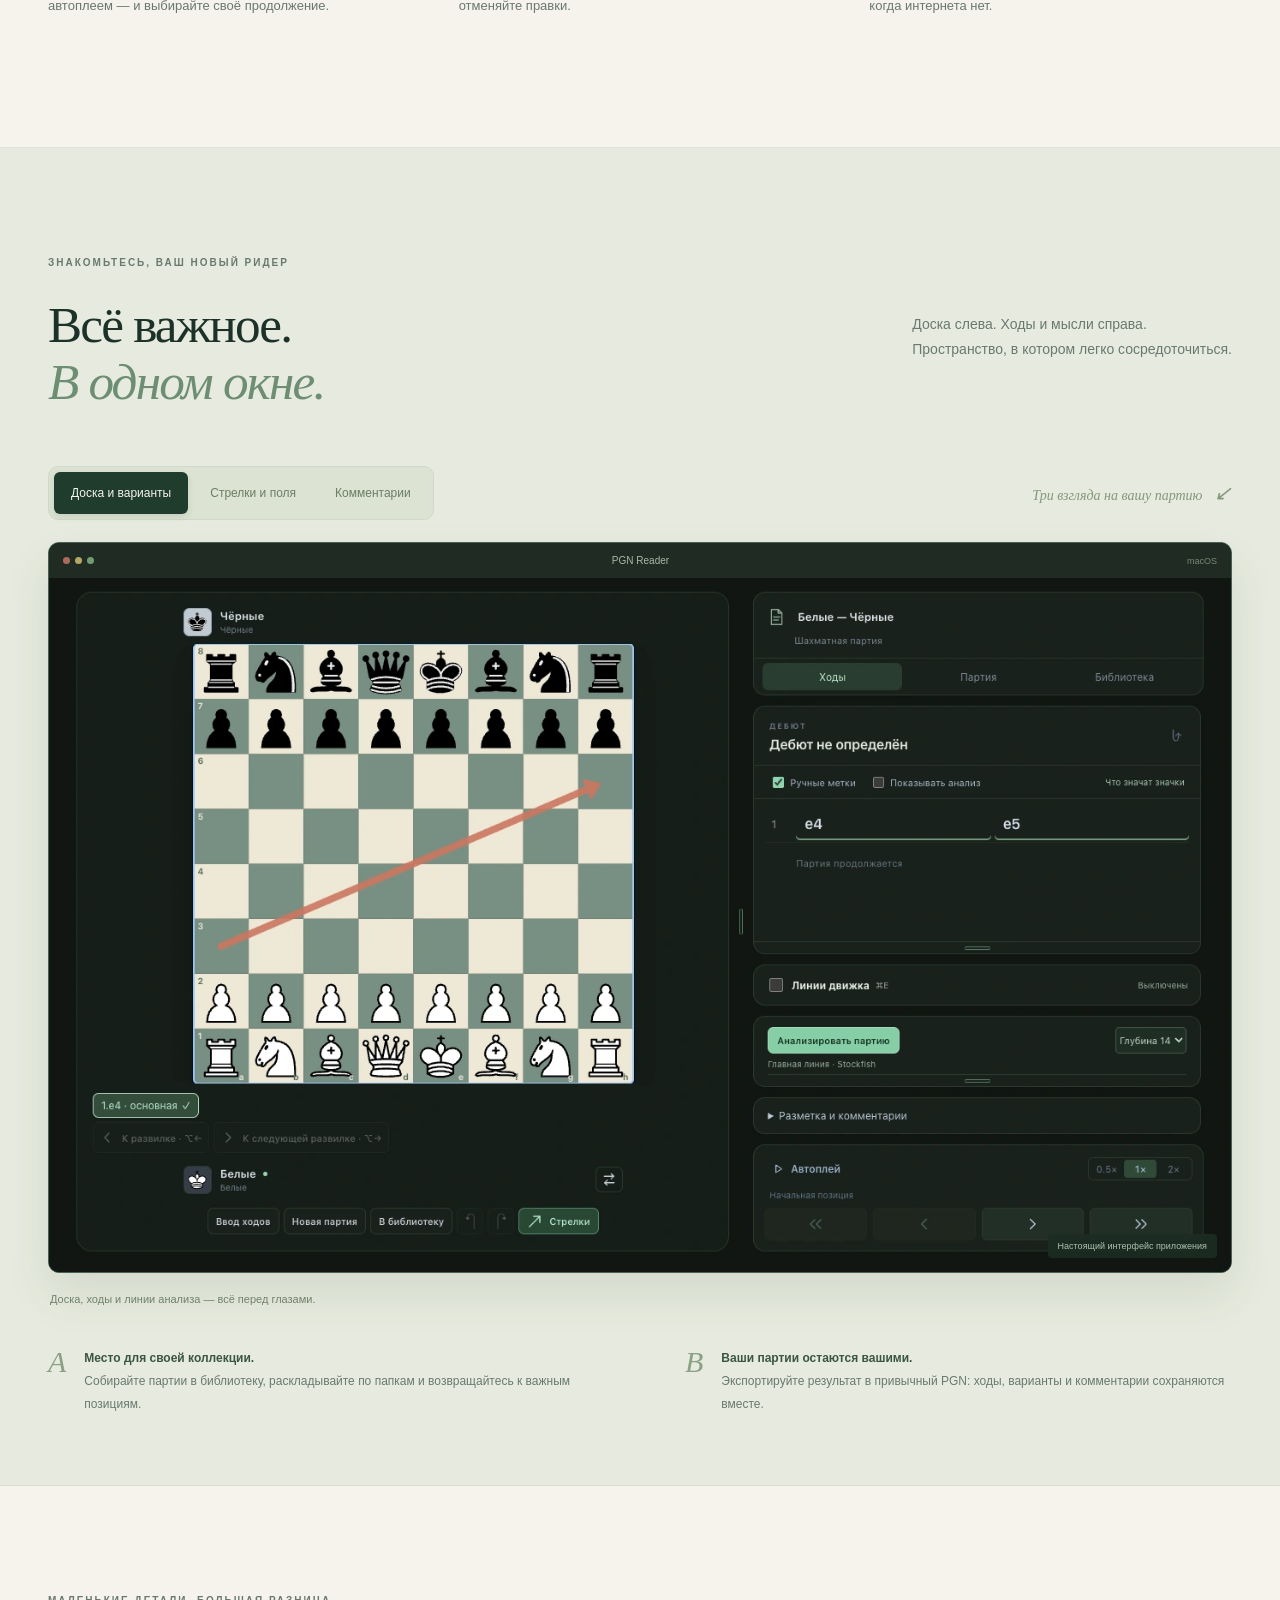
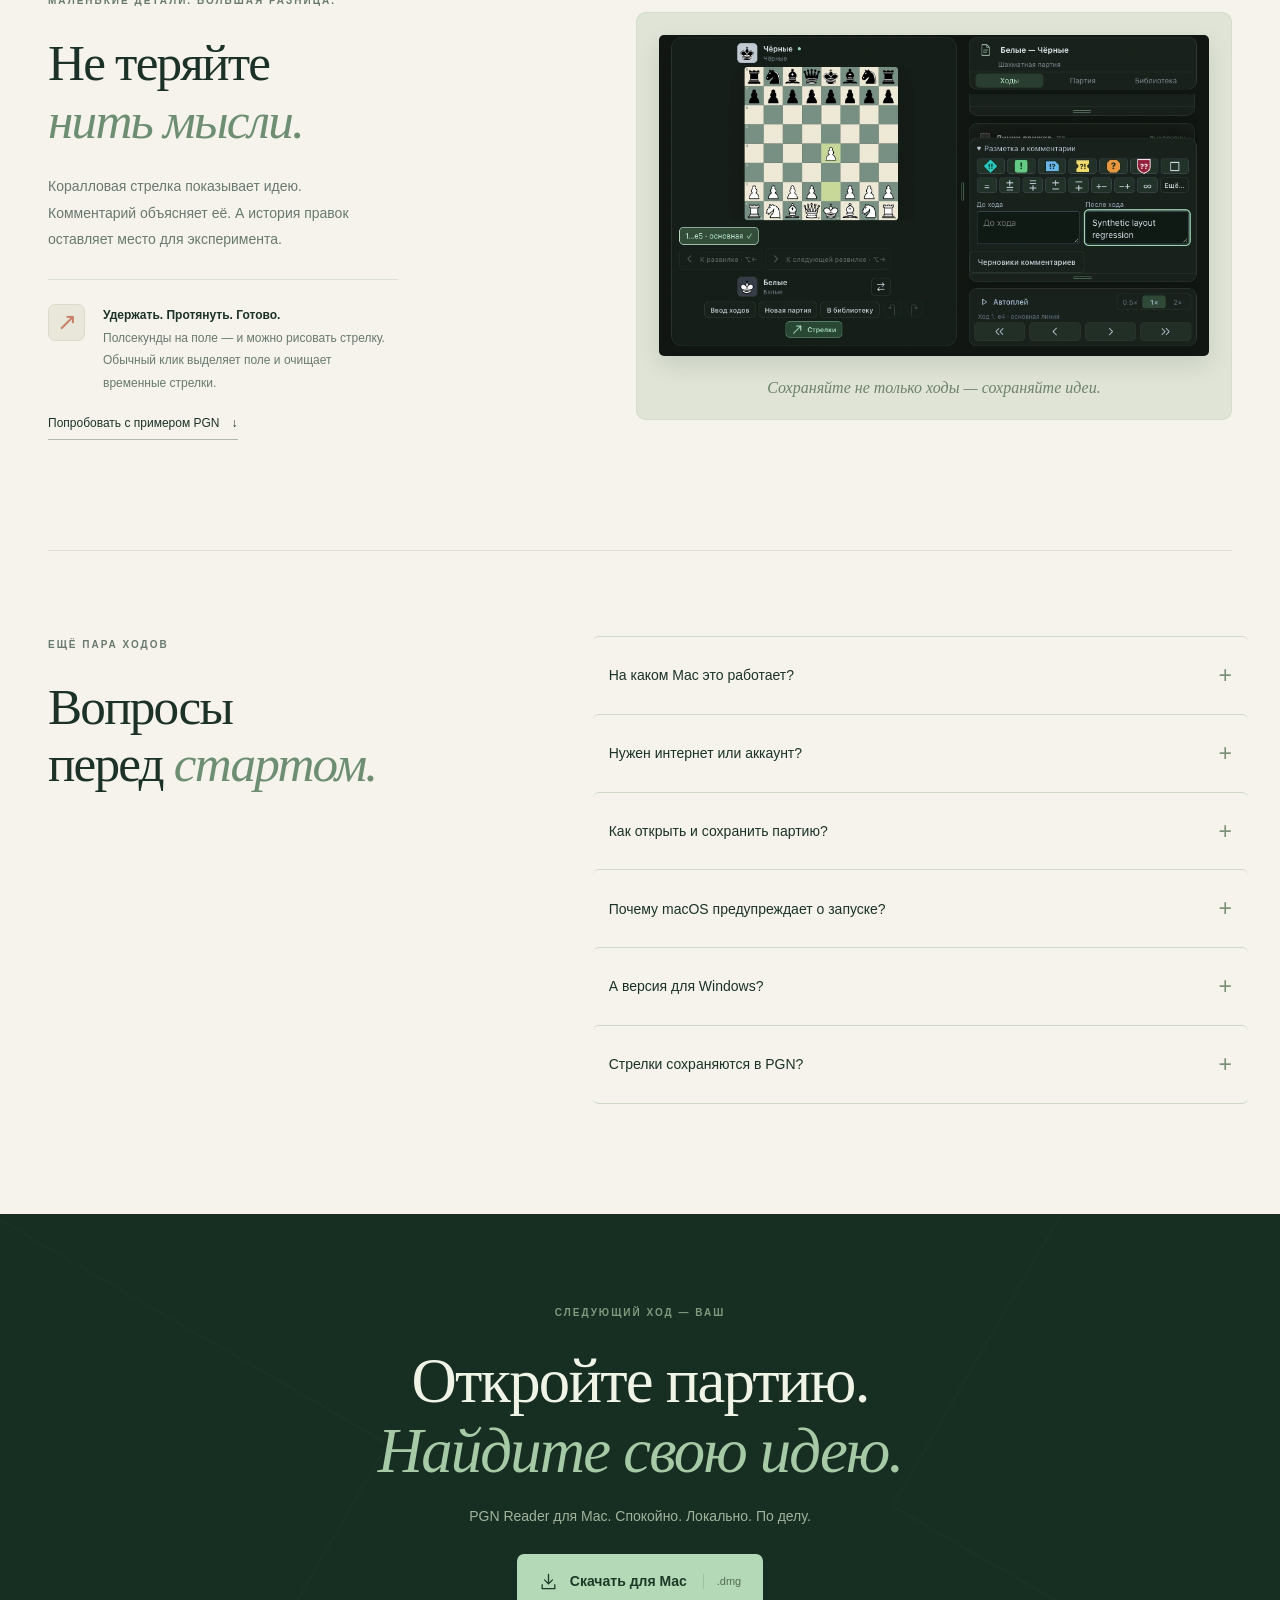
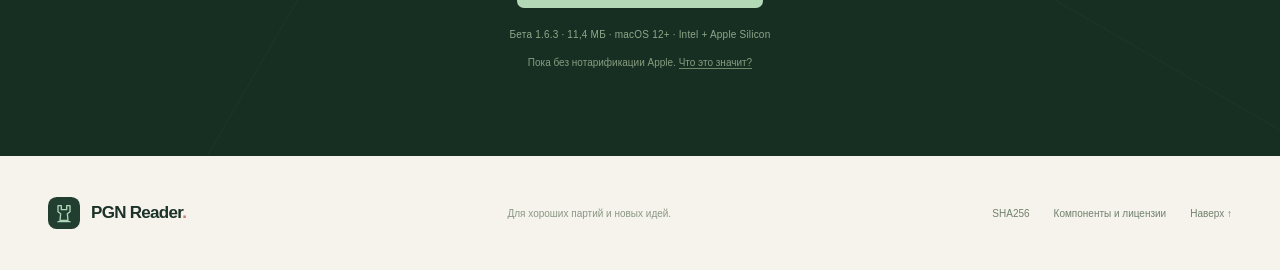
==== commit 7e3a453c: "Animate gallery tabs and FAQ; refine site interactions" ====
--- a/index.html
+++ b/index.html
@@ -56,17 +56,28 @@
     </section>
     <section class="inside section" id="inside" aria-labelledby="inside-title"><div class="wrap">
       <div class="inside-heading"><div><p class="eyebrow">ЗНАКОМЬТЕСЬ, ВАШ НОВЫЙ РИДЕР</p><h2 id="inside-title">Всё важное.<br><em>В одном окне.</em></h2></div><p>Доска слева. Ходы и мысли справа.<br>Пространство, в котором легко сосредоточиться.</p></div>
-      <div class="screen-frame"><div class="screen-title"><div class="traffic-lights" aria-hidden="true"><i></i><i></i><i></i></div><span>PGN Reader</span><span>macOS</span></div><img src="assets/reader.webp" width="1380" height="810" alt="PGN Reader: доска с коралловой стрелкой, список ходов и панели анализа" loading="lazy"><span class="screen-label">Настоящий интерфейс приложения</span></div>
+      <div class="gallery-controls"><div class="gallery-tabs" role="tablist" aria-label="Интерфейс PGN Reader">
+        <button class="gallery-tab" type="button" role="tab" id="tab-reader" aria-controls="panel-reader" aria-selected="true">Доска и варианты</button>
+        <button class="gallery-tab" type="button" role="tab" id="tab-highlight" aria-controls="panel-highlight" aria-selected="false" tabindex="-1">Стрелки и поля</button>
+        <button class="gallery-tab" type="button" role="tab" id="tab-comments" aria-controls="panel-comments" aria-selected="false" tabindex="-1">Комментарии</button>
+      </div><span class="gallery-note">Три взгляда на вашу партию <span aria-hidden="true">↙</span></span></div>
+      <div class="screen-frame"><div class="screen-title"><div class="traffic-lights" aria-hidden="true"><i></i><i></i><i></i></div><span>PGN Reader</span><span>macOS</span></div>
+        <div class="gallery-stage">
+          <div class="gallery-panel" role="tabpanel" id="panel-reader" aria-labelledby="tab-reader" tabindex="0"><img src="assets/reader.webp" width="1380" height="810" alt="PGN Reader: доска с коралловой стрелкой, список ходов и панели анализа" loading="lazy"></div>
+          <div class="gallery-panel" role="tabpanel" id="panel-highlight" aria-labelledby="tab-highlight" tabindex="0" hidden><img src="assets/highlight.webp" width="1380" height="810" alt="Выделенное поле c4 в PGN Reader: временная разметка для текущей позиции" loading="lazy"></div>
+          <div class="gallery-panel" role="tabpanel" id="panel-comments" aria-labelledby="tab-comments" tabindex="0" hidden><img src="assets/comments.webp" width="900" height="525" alt="Редактор комментариев и оценки ходов в компактном окне PGN Reader" loading="lazy"></div>
+        </div><span class="screen-label">Настоящий интерфейс приложения</span></div>
+      <p class="gallery-caption" id="gallery-caption" aria-live="polite">Доска, ходы и линии анализа — всё перед глазами.</p>
       <div class="inside-bottom"><div><span class="small-number">A</span><p><strong>Место для своей коллекции.</strong><br>Собирайте партии в библиотеку, раскладывайте по папкам и возвращайтесь к важным позициям.</p></div><div><span class="small-number">B</span><p><strong>Ваши партии остаются вашими.</strong><br>Экспортируйте результат в привычный PGN: ходы, варианты и комментарии сохраняются вместе.</p></div></div>
     </div></section>
     <section class="section wrap details-section" aria-labelledby="details-title"><div class="details-copy"><p class="eyebrow">МАЛЕНЬКИЕ ДЕТАЛИ. БОЛЬШАЯ РАЗНИЦА.</p><h2 id="details-title">Не теряйте<br><em>нить мысли.</em></h2><p>Коралловая стрелка показывает идею. Комментарий объясняет её. А история правок оставляет место для эксперимента.</p><div class="gesture"><span class="gesture-key">↗</span><p><strong>Удержать. Протянуть. Готово.</strong><br>Полсекунды на поле — и можно рисовать стрелку. Обычный клик выделяет поле и очищает временные стрелки.</p></div><a class="text-link" href="assets/italian.pgn" download>Попробовать с примером PGN <span aria-hidden="true">↓</span></a></div><div class="detail-image"><img src="assets/comments.webp" width="900" height="525" alt="Редактор комментариев и оценки ходов в компактном окне PGN Reader" loading="lazy"><span class="detail-caption">Сохраняйте не только ходы — сохраняйте идеи.</span></div></section>
     <section class="section wrap faq" id="questions" aria-labelledby="questions-title"><div><p class="eyebrow">ЕЩЁ ПАРА ХОДОВ</p><h2 id="questions-title">Вопросы<br>перед <em>стартом.</em></h2></div><div class="faq-list">
-      <details><summary>На каком Mac это работает?<span aria-hidden="true">+</span></summary><p>Нужна macOS 12 Monterey или новее. Один установщик содержит версии для Intel и Apple Silicon. Это тестовый выпуск: если заметите проблему, сохраните партию в PGN перед обновлением.</p></details>
-      <details><summary>Нужен интернет или аккаунт?<span aria-hidden="true">+</span></summary><p>Аккаунт для приложения не нужен. Просмотр партий, редактирование и встроенный Stockfish работают локально. Интернет нужен, чтобы скачать установщик или новую версию.</p></details>
-      <details><summary>Как открыть и сохранить партию?<span aria-hidden="true">+</span></summary><p>Нажмите «Открыть PGN», перетащите файл в окно или загрузите встроенный пример. Кнопка «В библиотеку» сохраняет партию внутри программы. «Экспорт → Сохранить .pgn» создаёт отдельный файл. Исходный PGN сам по себе не перезаписывается.</p></details>
-      <details><summary>Почему macOS предупреждает о запуске?<span aria-hidden="true">+</span></summary><p>Выпуск пока без нотарификации Apple. Для доверенной копии с этой страницы разрешите запуск именно PGN Reader в настройках безопасности macOS. Отключать защиту целиком не нужно.</p></details>
-      <details><summary>А версия для Windows?<span aria-hidden="true">+</span></summary><p>Пока доступна только версия для macOS. Возможность переноса на Windows рассматривается; готовой сборки и даты выпуска ещё нет.</p></details>
-      <details><summary>Стрелки сохраняются в PGN?<span aria-hidden="true">+</span></summary><p>Нарисованные коралловые стрелки и выделение полей — временная разметка для текущей позиции. Комментарии и варианты сохраняются в партии. Стрелки из самого PGN отображаются отдельно.</p></details>
+      <details><summary>На каком Mac это работает?<span aria-hidden="true">+</span></summary><div class="faq-answer"><p>Нужна macOS 12 Monterey или новее. Один установщик содержит версии для Intel и Apple Silicon. Это тестовый выпуск: если заметите проблему, сохраните партию в PGN перед обновлением.</p></div></details>
+      <details><summary>Нужен интернет или аккаунт?<span aria-hidden="true">+</span></summary><div class="faq-answer"><p>Аккаунт для приложения не нужен. Просмотр партий, редактирование и встроенный Stockfish работают локально. Интернет нужен, чтобы скачать установщик или новую версию.</p></div></details>
+      <details><summary>Как открыть и сохранить партию?<span aria-hidden="true">+</span></summary><div class="faq-answer"><p>Нажмите «Открыть PGN», перетащите файл в окно или загрузите встроенный пример. Кнопка «В библиотеку» сохраняет партию внутри программы. «Экспорт → Сохранить .pgn» создаёт отдельный файл. Исходный PGN сам по себе не перезаписывается.</p></div></details>
+      <details><summary>Почему macOS предупреждает о запуске?<span aria-hidden="true">+</span></summary><div class="faq-answer"><p>Выпуск пока без нотарификации Apple. Для доверенной копии с этой страницы разрешите запуск именно PGN Reader в настройках безопасности macOS. Отключать защиту целиком не нужно.</p></div></details>
+      <details><summary>А версия для Windows?<span aria-hidden="true">+</span></summary><div class="faq-answer"><p>Пока доступна только версия для macOS. Возможность переноса на Windows рассматривается; готовой сборки и даты выпуска ещё нет.</p></div></details>
+      <details><summary>Стрелки сохраняются в PGN?<span aria-hidden="true">+</span></summary><div class="faq-answer"><p>Нарисованные коралловые стрелки и выделение полей — временная разметка для текущей позиции. Комментарии и варианты сохраняются в партии. Стрелки из самого PGN отображаются отдельно.</p></div></details>
     </div></section>
     <section class="download-section" id="download" aria-labelledby="download-title"><div class="wrap download-inner"><p class="eyebrow">СЛЕДУЮЩИЙ ХОД — ВАШ</p><h2 id="download-title">Откройте партию.<br><em>Найдите свою идею.</em></h2><p>PGN Reader для Mac. Спокойно. Локально. По делу.</p><a class="button mint download-link" href="https://github.com/AndromedaOne1/pgn-reader-site/releases/download/v1.6.3/PGN-Reader-1.6.3-macOS-Universal.dmg"><svg viewBox="0 0 24 24" aria-hidden="true"><path d="M12 3v12m-5-5 5 5 5-5M4 16v5h16v-5"/></svg>Скачать для Mac <span class="filetype">.dmg</span></a><p class="download-meta">Бета 1.6.3 · 11,4 МБ · macOS 12+ · Intel + Apple Silicon</p><p class="download-note">Пока без нотарификации Apple. <a href="#questions">Что это значит?</a></p></div></section>
   </main>
--- a/style.css
+++ b/style.css
@@ -1,8 +1,34 @@
 :root{--cream:#f5f3eb;--ink:#1c3228;--green:#203c2d;--muted:#69796f;--line:#dce1d4;--mint:#a9d3b8;--coral:#c67f66;--serif:Georgia,'Times New Roman',serif;--sans:-apple-system,BlinkMacSystemFont,'Segoe UI',Arial,sans-serif;color-scheme:light}
-*{box-sizing:border-box}html{scroll-behavior:smooth;scroll-padding-top:36px}body{margin:0;background:var(--cream);color:var(--ink);font-family:var(--sans);-webkit-font-smoothing:antialiased}a{color:inherit;text-decoration:none}button{font:inherit}button,a,summary{-webkit-tap-highlight-color:transparent}a:focus-visible,button:focus-visible,summary:focus-visible{outline:3px solid var(--coral);outline-offset:5px}::selection{background:#b6d7bf}img{display:block;max-width:100%;height:auto}.wrap{width:min(1240px,calc(100% - 96px));margin:0 auto}.header{height:108px;display:flex;align-items:center;justify-content:space-between;border-bottom:1px solid var(--line)}.brand{display:flex;align-items:center;gap:11px;font-size:21px;font-weight:650;letter-spacing:-.7px;white-space:nowrap}.brand-dot{color:var(--coral)}.nav{display:flex;gap:34px;font-size:14px}.nav a{color:#617066;transition:color .2s}.nav a:hover{color:var(--ink)}.nav-download{border:1px solid #b6c2b3;padding:11px 18px;border-radius:7px;font-size:14px}.nav-download span{margin-left:18px}.skip{position:fixed;z-index:10;top:8px;left:8px;background:var(--ink);color:#fff;padding:12px;transform:translateY(-180%)}.skip:focus{transform:translateY(0)}
+*{box-sizing:border-box}html{scroll-behavior:smooth;scroll-padding-top:36px}body{margin:0;overflow-x:hidden;background:var(--cream);color:var(--ink);font-family:var(--sans);-webkit-font-smoothing:antialiased}a{color:inherit;text-decoration:none}button{font:inherit}button,a,summary{-webkit-tap-highlight-color:transparent}a:focus-visible,button:focus-visible,summary:focus-visible{outline:3px solid var(--coral);outline-offset:5px}::selection{background:#b6d7bf}img{display:block;max-width:100%;height:auto}.wrap{width:min(1240px,calc(100% - 96px));margin:0 auto}.header{height:108px;display:flex;align-items:center;justify-content:space-between;border-bottom:1px solid var(--line)}.brand{display:flex;align-items:center;gap:11px;font-size:21px;font-weight:650;letter-spacing:-.7px;white-space:nowrap}.brand-dot{color:var(--coral)}.nav{display:flex;gap:34px;font-size:14px}.nav a{color:#617066;transition:color .2s}.nav a:hover{color:var(--ink)}.nav-download{border:1px solid #b6c2b3;padding:11px 18px;border-radius:7px;font-size:14px}.nav-download span{margin-left:18px}.skip{position:fixed;z-index:10;top:8px;left:8px;background:var(--ink);color:#fff;padding:12px;transform:translateY(-180%)}.skip:focus{transform:translateY(0)}
 .hero{display:grid;grid-template-columns:1.05fr 1fr;align-items:center;gap:58px;padding-top:82px;padding-bottom:96px;min-height:710px}.eyebrow{font-size:10px;font-weight:650;letter-spacing:2px;line-height:1.7;margin:0 0 25px;color:var(--muted)}.live-dot{width:6px;height:6px;border-radius:50%;display:inline-block;background:var(--coral);margin-right:9px;vertical-align:1px}h1,h2,h3,p{margin-top:0}h1{font-family:var(--serif);font-weight:400;font-size:clamp(62px,6.1vw,87px);line-height:1.04;letter-spacing:-4px;margin-bottom:27px}h1 em,h2 em{font-weight:400;color:#6d8e72}h1 em{white-space:nowrap}.hero-intro{font-size:17px;line-height:1.75;color:#6c7970;margin-bottom:30px}.hero-actions{display:flex;align-items:center;gap:23px;flex-wrap:wrap}.button{display:inline-flex;align-items:center;justify-content:center;gap:12px;font-size:14px;font-weight:600;padding:17px 22px;border-radius:7px;line-height:1.4;transition:transform .2s,background .2s;min-height:54px}.button svg{width:19px;height:19px;fill:none;stroke:currentColor;stroke-width:1.6;stroke-linecap:round;stroke-linejoin:round}.button:hover{transform:translateY(-2px)}.primary{background:var(--ink);color:#fbfcf5;box-shadow:0 5px 12px #17291a12}.primary:hover{background:#31563d}.text-link{font-size:12px;display:inline-flex;align-items:center;gap:12px;border-bottom:1px solid #aebbb0;padding:9px 0}.download-meta{font-size:10px;color:#839084;line-height:1.8;letter-spacing:.2px;margin:16px 0 0}.download-meta span{padding:0 7px}.hero-art{position:relative;padding:24px 8px 30px;isolation:isolate}.art-orbit{position:absolute;z-index:-1;border:1px solid #dce3d3;border-radius:50%;inset:-20px -35px 5px}.orbit-two{inset:10px -55px -12px;transform:rotate(32deg)}.art-note{position:absolute;top:-23px;left:26px;font-family:var(--serif);font-style:italic;font-size:16px;color:#859583;transform:rotate(-5deg)}.demo-card{border-radius:13px;overflow:hidden;border:1px solid #365241;background:#182b21;padding:16px;box-shadow:0 26px 55px #1e39212b;transform:rotate(-3deg);transition:transform .4s}.demo-card:hover{transform:rotate(-1deg)}.demo-top{display:flex;justify-content:space-between;gap:8px;align-items:center;font-size:10px;color:#e1e8db;padding:0 0 14px}.demo-top i{display:inline-block;width:5px;height:5px;background:var(--mint);border-radius:50%;margin-right:6px}.demo-caption{font-size:8px;color:#93ad99}.demo-board{position:relative;aspect-ratio:1;overflow:hidden;border-radius:5px}.board-grid{display:grid;grid-template-columns:repeat(8,1fr);height:100%}.square{position:relative;display:flex;align-items:center;justify-content:center;background:#e7e4cf;color:#18261e;aspect-ratio:1}.square.dark{background:#7e9986}.piece{width:82%;height:82%;position:relative;z-index:1;filter:drop-shadow(0 2px 1px #25302425)}.coord{position:absolute;z-index:2;font-size:8px;left:3px;top:2px;color:#4e6b52;font-weight:600;line-height:1}.dark .coord{color:#ecebdc}.coord.file{top:auto;left:auto;bottom:3px;right:3px}.board-arrow{position:absolute;inset:0;width:100%;height:100%;pointer-events:none}.demo-moves{display:flex;justify-content:space-between;gap:4px;margin-top:13px}.demo-moves button{flex:1;white-space:nowrap;border:0;background:transparent;padding:9px 4px;color:#a5bba9;font-size:11px;border-radius:4px;cursor:pointer;transition:background .2s}.demo-moves button.active{background:#304d39;color:#e1f3df;box-shadow:inset 0 -2px 0 #8cb994}.demo-moves button:hover{background:#2b4131}.demo-hint{font-size:9px;color:#8fa991;line-height:1.6;margin:12px 0 0;min-height:29px}.art-tag{position:absolute;bottom:2px;right:-10px;display:inline-flex;align-items:center;gap:9px;padding:12px 18px;background:#fffcf3;border:1px solid #dfe4d7;border-radius:5px;box-shadow:0 8px 18px #1c392411;font-size:10px;transform:rotate(3deg)}.art-tag svg{width:15px;height:15px;stroke:#7f9e7e;fill:none;stroke-width:2}.quiet-strip{border-top:1px solid var(--line);border-bottom:1px solid var(--line);background:#edeee4}.strip-inner{min-height:76px;display:flex;justify-content:space-between;align-items:center;gap:25px;font-size:11px;color:#7d8a7d}.strip-inner span:first-child{font-family:var(--serif);font-size:18px;font-style:italic;color:#5b725d}.strip-inner span:not(:first-child)::before{content:'✦';color:#9ba88e;padding-right:12px}
 .section{padding-top:106px;padding-bottom:110px}h2{font-family:var(--serif);font-weight:400;font-size:clamp(39px,4vw,56px);line-height:1.12;letter-spacing:-1.8px;margin-bottom:24px}.section-heading{display:grid;grid-template-columns:1.4fr 1fr;align-items:end;gap:0 100px}.section-heading .eyebrow{grid-column:1/-1}.section-heading>p:last-child{font-size:14px;line-height:1.9;color:var(--muted);padding-bottom:4px}.feature-grid{display:grid;grid-template-columns:repeat(3,1fr);margin-top:38px;gap:48px}.feature{border-top:1px solid #cbd4c2;padding-top:24px}.feature-num{display:block;font-size:9px;font-weight:600;letter-spacing:1.5px;color:#83917f}.feature-icon{width:35px;height:35px;fill:none;stroke:#668369;stroke-width:1.3;stroke-linecap:round;stroke-linejoin:round;margin:28px 0 20px}.feature h3{font-size:17px;line-height:1.5;font-weight:550;letter-spacing:-.3px;margin-bottom:12px}.feature p{font-size:13px;color:var(--muted);line-height:1.9;margin:0}.inside{background:#e7ebdf;border-top:1px solid #dfe4d7;border-bottom:1px solid #d8dfcf;padding-bottom:70px}.inside-heading{display:flex;justify-content:space-between;gap:50px;align-items:center;margin-bottom:32px}.inside-heading>p{font-size:14px;color:var(--muted);line-height:1.8}.screen-frame{border:1px solid #496150;border-radius:11px;overflow:hidden;background:#111a14;box-shadow:0 22px 45px #2a412b1a;position:relative}.screen-title{height:35px;display:flex;align-items:center;justify-content:space-between;color:#a9b7a6;font-size:10px;padding:0 14px;background:#202c23}.screen-title>span:last-child{font-size:9px;color:#768875}.traffic-lights{display:flex;gap:5px}.traffic-lights i{width:7px;height:7px;border-radius:50%;background:#ac6b5a}.traffic-lights i:nth-child(2){background:#b6a767}.traffic-lights i:nth-child(3){background:#739b71}.screen-frame>img{width:100%}.screen-label{position:absolute;bottom:14px;right:14px;font-size:9px;color:#abc1ad;background:#1d2d23e6;padding:7px 10px;border-radius:4px}.inside-bottom{display:grid;grid-template-columns:1fr 1fr;gap:90px;margin-top:38px}.inside-bottom>div{display:flex;gap:18px}.small-number{font-family:var(--serif);color:#8ba184;font-style:italic;font-size:30px;line-height:1}.inside-bottom p{color:var(--muted);font-size:12px;line-height:1.9;margin:0}.inside-bottom strong{color:#3a5540;font-weight:550}.details-section{display:grid;grid-template-columns:.9fr 1.1fr;gap:100px;align-items:center}.details-copy>p:not(.eyebrow){font-size:14px;line-height:1.9;color:var(--muted);max-width:340px}.gesture{display:flex;gap:18px;align-items:flex-start;border-top:1px solid var(--line);padding-top:24px;margin-top:26px;max-width:350px}.gesture-key{flex:0 0 37px;width:37px;height:37px;display:flex;align-items:center;justify-content:center;font-size:24px;background:#e8e7da;color:var(--coral);border:1px solid #d9daca;border-radius:7px}.gesture p{font-size:12px;color:var(--muted);line-height:1.9}.gesture strong{color:var(--ink);font-weight:550}.detail-image{background:#dfe4d6;padding:23px 23px 0;border-radius:10px;box-shadow:inset 0 0 0 1px #d4ddcc}.detail-image img{border-radius:5px;box-shadow:0 9px 23px #1428191c}.detail-caption{display:block;text-align:center;font-family:var(--serif);font-style:italic;font-size:16px;color:#6e8269;padding:23px 5px}.faq{border-top:1px solid var(--line);display:grid;grid-template-columns:.85fr 1.15fr;gap:100px;padding-top:85px}.faq-list details{border-top:1px solid #cfd7c7}.faq-list details:last-child{border-bottom:1px solid #cfd7c7}.faq-list summary{list-style:none;cursor:pointer;display:flex;align-items:center;justify-content:space-between;gap:20px;min-height:76px;padding:20px 0;font-size:14px;line-height:1.6}.faq-list summary::-webkit-details-marker{display:none}.faq-list summary span{font-size:23px;font-weight:300;color:#7c9078;transition:transform .2s}.faq-list details[open] summary span{transform:rotate(45deg)}.faq-list details p{font-size:13px;line-height:1.9;color:var(--muted);max-width:530px;margin:0 28px 24px 0}.download-section{background:#172e22;position:relative;overflow:hidden;color:#f0f4e7}.download-section::before,.download-section::after{content:'';pointer-events:none;position:absolute;width:470px;height:470px;border:1px solid #ffffff07;transform:rotate(30deg);top:80px;left:-170px}.download-section::after{left:auto;right:-170px;top:-30px}.download-inner{text-align:center;padding-top:90px;padding-bottom:85px;position:relative;z-index:1}.download-inner .eyebrow{color:#7f9b7e}.download-inner h2{font-size:clamp(42px,4.9vw,68px);margin-bottom:22px}.download-inner h2 em{color:#a6c9a6}.download-inner>p:not(.eyebrow):not(.download-meta):not(.download-note){font-size:14px;color:#a1b39c;margin-bottom:30px}.mint{background:#b4d9b6;color:#1c3926;min-width:240px}.mint:hover{background:#cae5ca}.filetype{font-weight:400;font-size:11px;border-left:1px solid #6f9a7955;padding-left:13px;margin-left:4px;color:#526c52}.download-inner .download-meta{color:#91a78b;margin-top:18px;font-size:10px}.download-note{font-size:10px;color:#879d81;margin:10px 0 0;line-height:1.7}.download-note a{border-bottom:1px solid #6f8668}.footer{display:flex;gap:30px;justify-content:space-between;align-items:center;min-height:114px}.footer .brand{font-size:17px}.footer>span{font-size:10px;color:#8b9785}.footer nav{display:flex;gap:24px;font-size:10px;color:#71816e}.noscript{text-align:center;padding:15px;font-size:12px}.legal{max-width:800px;min-height:65vh}.legal p,.legal li{font-size:15px;line-height:1.9;color:var(--muted)}.legal a{text-decoration:underline;text-underline-offset:4px}.legal h1{font-size:50px;letter-spacing:-1.5px}.legal h2{font-size:28px;margin-top:35px}.legal li+li{margin-top:12px}
 @media(min-width:1450px){.hero{gap:80px;padding-top:100px;padding-bottom:110px}.demo-card{max-width:510px}}@media(max-width:1100px){.wrap{width:calc(100% - 64px)}.hero{gap:35px;padding-top:65px;padding-bottom:80px}h1{font-size:64px}.hero-intro{font-size:15px}.hero-actions{gap:12px}.hero-actions .text-link{font-size:11px}.demo-top{font-size:9px}.demo-caption{display:none}.demo-moves button{font-size:9px}.demo-hint{font-size:8px;min-height:26px}.art-tag{right:-10px;padding:10px;font-size:9px}.art-note{font-size:14px;left:10px}.feature-grid{gap:30px}.details-section{gap:55px}.faq{gap:65px}.section{padding-top:85px;padding-bottom:85px}.inside-bottom{gap:50px}.strip-inner{font-size:10px;gap:17px}.strip-inner span:first-child{font-size:15px}.strip-inner span:not(:first-child)::before{padding-right:8px}.footer{gap:20px}.footer nav{gap:15px}}
-@media(max-width:800px){.wrap{width:calc(100% - 44px)}.header{height:84px}.brand{font-size:19px}.brand img{width:33px}.nav{gap:18px;font-size:12px}.nav-download{font-size:12px;padding:9px 12px}.nav-download span{margin-left:8px}.hero{grid-template-columns:1fr;gap:55px;padding-top:60px;padding-bottom:70px}.hero-copy{max-width:570px}.hero h1{font-size:76px;letter-spacing:-3.5px}.hero-intro{font-size:16px}.hero-art{max-width:460px;width:calc(100% - 55px);justify-self:center}.demo-card{padding:16px}.demo-moves button{font-size:11px}.demo-hint{font-size:9px;min-height:24px}.demo-top{font-size:10px}.demo-caption{display:inline;font-size:8px}.art-note{font-size:16px}.art-tag{font-size:10px;padding:12px}.quiet-strip{padding:18px 0}.strip-inner{flex-wrap:wrap;min-height:0;gap:12px 20px;justify-content:flex-start;font-size:10px}.strip-inner span:first-child{flex-basis:100%;font-size:17px}.section-heading{gap:15px;grid-template-columns:1fr}.section-heading h2{margin-bottom:10px}.section-heading>p:last-child br{display:none}.feature-grid{gap:22px}.feature h3{font-size:15px}.feature p{font-size:12px}.feature-icon{margin-top:23px}.inside-heading{display:block}.inside-heading>p{font-size:13px}.inside-heading>p br{display:none}.inside-bottom{gap:28px}.details-section{grid-template-columns:1fr;gap:35px}.details-copy{max-width:560px}.details-copy>p:not(.eyebrow),.gesture{max-width:100%}.detail-image{max-width:600px}.faq{grid-template-columns:1fr;gap:20px}.faq h2 br{display:none}.faq-list summary{min-height:70px}.footer{padding-top:28px;padding-bottom:28px;flex-wrap:wrap;justify-content:flex-start;gap:20px 30px}.footer>span{margin-left:auto}.footer nav{width:100%;justify-content:space-between}.download-inner{padding-top:75px;padding-bottom:75px}}
-@media(max-width:540px){.wrap{width:calc(100% - 40px)}.header{height:76px}.brand{font-size:18px;gap:8px}.brand img{width:30px;height:30px}.nav{display:none}.nav-download{font-size:11px}.hero{padding-top:47px;gap:56px;padding-bottom:62px}.eyebrow{font-size:8px;letter-spacing:1.7px;margin-bottom:22px}.hero h1{font-size:65px;letter-spacing:-3px}.hero-intro{font-size:14px;line-height:1.9;margin-bottom:23px}.hero-actions{gap:15px;align-items:flex-start;flex-direction:column}.button{padding:15px 20px;font-size:13px;min-height:50px}.hero-actions .text-link{font-size:11px}.download-meta{font-size:8px;letter-spacing:0}.download-meta span{padding:0 4px}.hero-art{width:calc(100% - 26px);padding:17px 0 27px;max-width:380px}.art-orbit{inset:-12px -13px 5px}.orbit-two{inset:20px -19px -10px}.art-note{font-size:13px;top:-18px;left:3px}.demo-card{padding:11px;border-radius:10px}.demo-top{font-size:9px;padding-bottom:11px}.demo-caption{display:none}.demo-moves{margin-top:10px;gap:2px}.demo-moves button{font-size:10px;padding:8px 1px}.demo-hint{font-size:8px;margin-top:9px;min-height:26px}.coord{font-size:7px}.art-tag{font-size:8px;padding:10px 12px;bottom:0;right:-3px}.strip-inner{gap:10px 18px}.strip-inner span:first-child{font-size:16px}.strip-inner span:not(:first-child){font-size:9px}.section{padding-top:65px;padding-bottom:65px}h2{font-size:38px;letter-spacing:-1.3px}.section-heading>p:last-child{font-size:13px}.feature-grid{grid-template-columns:1fr;gap:29px;margin-top:25px}.feature{padding-top:20px;position:relative}.feature-num{font-size:8px}.feature-icon{position:absolute;top:18px;right:0;width:26px;height:26px;margin:0}.feature h3{font-size:18px;margin-top:25px;margin-bottom:10px}.feature p{font-size:13px;line-height:1.85}.inside-heading{margin-bottom:24px}.screen-frame{margin-left:-7px;margin-right:-7px;border-radius:7px}.screen-title{height:28px;font-size:8px;padding:0 10px}.traffic-lights i{height:5px;width:5px}.screen-label{display:none}.inside-bottom{grid-template-columns:1fr;gap:22px;margin-top:30px}.inside-bottom p{font-size:12px}.inside-bottom>div{gap:15px}.small-number{font-size:26px}.details-copy>p:not(.eyebrow){font-size:13px}.detail-image{padding:13px 13px 0}.detail-caption{font-size:13px;padding:18px 0}.gesture{gap:13px}.faq h2 br{display:block}.faq-list summary{font-size:13px;min-height:68px;gap:15px}.faq-list details p{font-size:12px}.download-inner h2{font-size:42px}.download-inner>p:not(.eyebrow):not(.download-meta):not(.download-note){font-size:12px;line-height:1.8}.download-inner .download-meta{font-size:8px}.download-note{font-size:9px}.footer .brand{font-size:16px}.footer>span{width:100%;margin-left:0}.footer nav{font-size:9px;gap:8px}.desktop-br{display:none}.legal h1{font-size:38px}.legal p,.legal li{font-size:13px}}
+@media(max-width:800px){.orbit-two{display:none}.wrap{width:calc(100% - 44px)}.header{height:84px}.brand{font-size:19px}.brand img{width:33px}.nav{gap:18px;font-size:12px}.nav-download{font-size:12px;padding:9px 12px}.nav-download span{margin-left:8px}.hero{grid-template-columns:1fr;gap:55px;padding-top:60px;padding-bottom:70px}.hero-copy{max-width:570px}.hero h1{font-size:76px;letter-spacing:-3.5px}.hero-intro{font-size:16px}.hero-art{max-width:460px;width:calc(100% - 55px);justify-self:center}.demo-card{padding:16px}.demo-moves button{font-size:11px}.demo-hint{font-size:9px;min-height:24px}.demo-top{font-size:10px}.demo-caption{display:inline;font-size:8px}.art-note{font-size:16px}.art-tag{font-size:10px;padding:12px}.quiet-strip{padding:18px 0}.strip-inner{flex-wrap:wrap;min-height:0;gap:12px 20px;justify-content:flex-start;font-size:10px}.strip-inner span:first-child{flex-basis:100%;font-size:17px}.section-heading{gap:15px;grid-template-columns:1fr}.section-heading h2{margin-bottom:10px}.section-heading>p:last-child br{display:none}.feature-grid{gap:22px}.feature h3{font-size:15px}.feature p{font-size:12px}.feature-icon{margin-top:23px}.inside-heading{display:block}.inside-heading>p{font-size:13px}.inside-heading>p br{display:none}.inside-bottom{gap:28px}.details-section{grid-template-columns:1fr;gap:35px}.details-copy{max-width:560px}.details-copy>p:not(.eyebrow),.gesture{max-width:100%}.detail-image{max-width:600px}.faq{grid-template-columns:1fr;gap:20px}.faq h2 br{display:none}.faq-list summary{min-height:70px}.footer{padding-top:28px;padding-bottom:28px;flex-wrap:wrap;justify-content:flex-start;gap:20px 30px}.footer>span{margin-left:auto}.footer nav{width:100%;justify-content:space-between}.download-inner{padding-top:75px;padding-bottom:75px}}
+@media(max-width:540px){.wrap{width:calc(100% - 40px)}.header{height:76px}.brand{font-size:18px;gap:8px}.brand img{width:30px;height:30px}.nav{display:none}.nav-download{font-size:11px}.hero{padding-top:47px;gap:56px;padding-bottom:62px}.eyebrow{font-size:8px;letter-spacing:1.7px;margin-bottom:22px}.hero h1{font-size:clamp(43px,13vw,60px);letter-spacing:-2px}.hero-intro{font-size:14px;line-height:1.9;margin-bottom:23px}.hero-actions{gap:15px;align-items:flex-start;flex-direction:column}.button{padding:15px 20px;font-size:13px;min-height:50px}.hero-actions .text-link{font-size:11px}.download-meta{font-size:8px;letter-spacing:0}.download-meta span{padding:0 4px}.hero-art{width:calc(100% - 26px);padding:17px 0 27px;max-width:380px}.art-orbit{inset:-12px -13px 5px}.orbit-two{inset:20px -19px -10px}.art-note{font-size:13px;top:-18px;left:3px}.demo-card{padding:11px;border-radius:10px}.demo-top{font-size:9px;padding-bottom:11px}.demo-caption{display:none}.demo-moves{margin-top:10px;gap:2px}.demo-moves button{font-size:10px;padding:8px 1px}.demo-hint{font-size:8px;margin-top:9px;min-height:26px}.coord{font-size:7px}.art-tag{font-size:8px;padding:10px 12px;bottom:0;right:-3px}.strip-inner{gap:10px 18px}.strip-inner span:first-child{font-size:16px}.strip-inner span:not(:first-child){font-size:9px}.section{padding-top:65px;padding-bottom:65px}h2{font-size:38px;letter-spacing:-1.3px}.section-heading>p:last-child{font-size:13px}.feature-grid{grid-template-columns:1fr;gap:29px;margin-top:25px}.feature{padding-top:20px;position:relative}.feature-num{font-size:8px}.feature-icon{position:absolute;top:18px;right:0;width:26px;height:26px;margin:0}.feature h3{font-size:18px;margin-top:25px;margin-bottom:10px}.feature p{font-size:13px;line-height:1.85}.inside-heading{margin-bottom:24px}.screen-frame{margin-left:-7px;margin-right:-7px;border-radius:7px}.screen-title{height:28px;font-size:8px;padding:0 10px}.traffic-lights i{height:5px;width:5px}.screen-label{display:none}.inside-bottom{grid-template-columns:1fr;gap:22px;margin-top:30px}.inside-bottom p{font-size:12px}.inside-bottom>div{gap:15px}.small-number{font-size:26px}.details-copy>p:not(.eyebrow){font-size:13px}.detail-image{padding:13px 13px 0}.detail-caption{font-size:13px;padding:18px 0}.gesture{gap:13px}.faq h2 br{display:block}.faq-list summary{font-size:13px;min-height:68px;gap:15px}.faq-list details p{font-size:12px}.download-inner h2{font-size:42px}.download-inner>p:not(.eyebrow):not(.download-meta):not(.download-note){font-size:12px;line-height:1.8}.download-inner .download-meta{font-size:8px}.download-note{font-size:9px}.footer .brand{font-size:16px}.footer>span{width:100%;margin-left:0}.footer nav{font-size:9px;gap:8px}.desktop-br{display:none}.legal h1{font-size:38px}.legal p,.legal li{font-size:13px}}
 @media(prefers-reduced-motion:reduce){html{scroll-behavior:auto}*,*::before,*::after{transition:none!important;animation:none!important}.demo-card,.demo-card:hover{transform:none}}
+
+/* Gentle motion and a little more texture; the content remains the focus. */
+.hero-copy{animation:hero-enter .75s cubic-bezier(.2,.75,.25,1) both}
+.hero-art{animation:hero-enter .9s .08s cubic-bezier(.2,.75,.25,1) both}
+@keyframes hero-enter{from{opacity:0;translate:0 15px}to{opacity:1;translate:0 0}}
+.feature{border-radius:10px;padding:24px 18px 18px;margin-left:-18px;margin-right:-18px;transition:background .25s,box-shadow .25s,transform .25s}
+.feature:hover{background:#fcfbf4;box-shadow:0 10px 30px #263b2410;transform:translateY(-4px)}
+.gallery-controls{display:flex;justify-content:space-between;align-items:center;gap:24px;margin:10px 0 22px}
+.gallery-tabs{display:flex;gap:5px;padding:5px;background:#dce3d3;border:1px solid #d0dac8;border-radius:10px;max-width:100%}
+.gallery-tab{position:relative;border:0;border-radius:6px;padding:11px 17px;min-height:42px;background:transparent;font-size:12px;color:#6a7e66;cursor:pointer;transition:background .25s,color .25s,box-shadow .25s,transform .25s;white-space:nowrap}
+.gallery-tab[aria-selected="true"]{background:#203c2d;color:#f2f5e9;box-shadow:0 3px 7px #1c39251c}
+.gallery-tab:not([aria-selected="true"]):hover{background:#eef1e6;color:#294e32}
+.gallery-note{font-family:var(--serif);font-style:italic;font-size:14px;color:#84977d;white-space:nowrap}.gallery-note span{display:inline-block;margin-left:8px;font-size:21px}
+.gallery-stage{position:relative;aspect-ratio:1380/810;background:#111a14;overflow:hidden}
+.gallery-panel{position:absolute;inset:0}.gallery-panel[hidden]{display:none}.gallery-panel img{width:100%;height:100%;object-fit:contain}
+.gallery-caption{font-size:11px;line-height:1.7;color:#74856e;margin:17px 0 0;padding-left:2px;min-height:19px}
+.faq-list details{transition:background .25s,border-color .25s;padding:0 16px;margin:0 -16px;border-radius:6px}
+.faq-list details[open]{background:#e9eddf;border-color:#c5d3bd}.faq-list summary{transition:color .2s}
+.faq-list summary:hover{color:#6a8b63}.faq-answer{transform-origin:top}.faq-list details[open] .faq-answer{animation:answer-enter .32s ease both}
+@keyframes answer-enter{from{opacity:0;transform:translateY(-5px)}to{opacity:1;transform:translateY(0)}}
+.text-link span,.nav-download span{display:inline-block;transition:transform .2s}.text-link:hover span,.nav-download:hover span{transform:translate(2px,-2px)}
+.reveal{opacity:0;translate:0 18px;transition:opacity .7s var(--reveal-delay,0ms),translate .7s var(--reveal-delay,0ms)}.reveal.is-visible{opacity:1;translate:0 0}
+@media(max-width:1100px){.gallery-note{font-size:12px}.gallery-tab{padding:10px 14px}}
+@media(max-width:800px){.gallery-note{display:none}.gallery-controls{margin-top:0}.feature{padding-left:12px;padding-right:12px;margin-left:-12px;margin-right:-12px}}
+@media(max-width:540px){.gallery-controls{margin-bottom:17px}.gallery-tabs{width:100%;padding:4px;gap:2px}.gallery-tab{flex:1;padding:10px 4px;font-size:10px;min-height:40px}.gallery-caption{font-size:10px;min-height:34px;margin-top:13px}.feature{padding:20px 12px 16px}.feature-icon{right:12px}.faq-list details{padding:0 10px;margin:0 -10px}.faq-list summary{min-height:70px}}
+@media(prefers-reduced-motion:reduce){.hero-copy,.hero-art,.faq-answer{animation:none!important}.reveal{opacity:1;translate:none}.feature:hover{transform:none}.demo-card,.demo-card:hover{transform:none}}
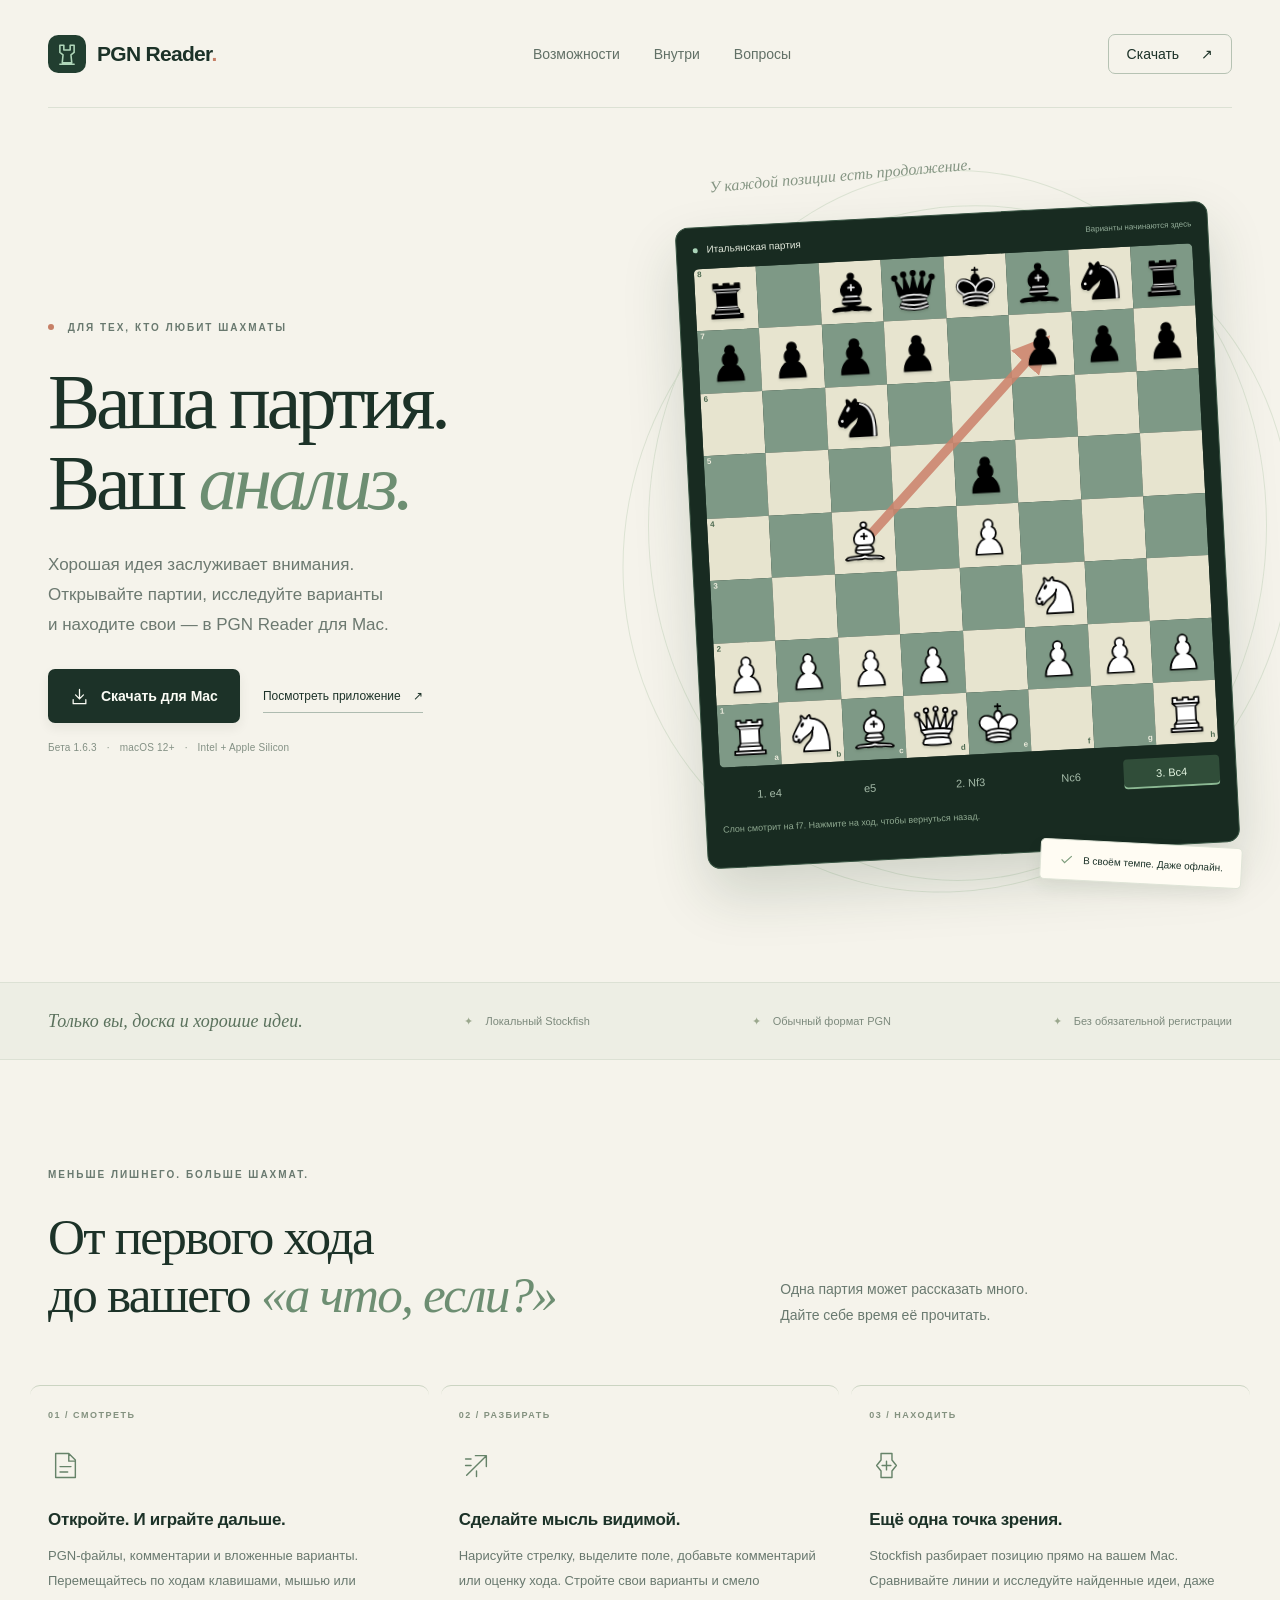
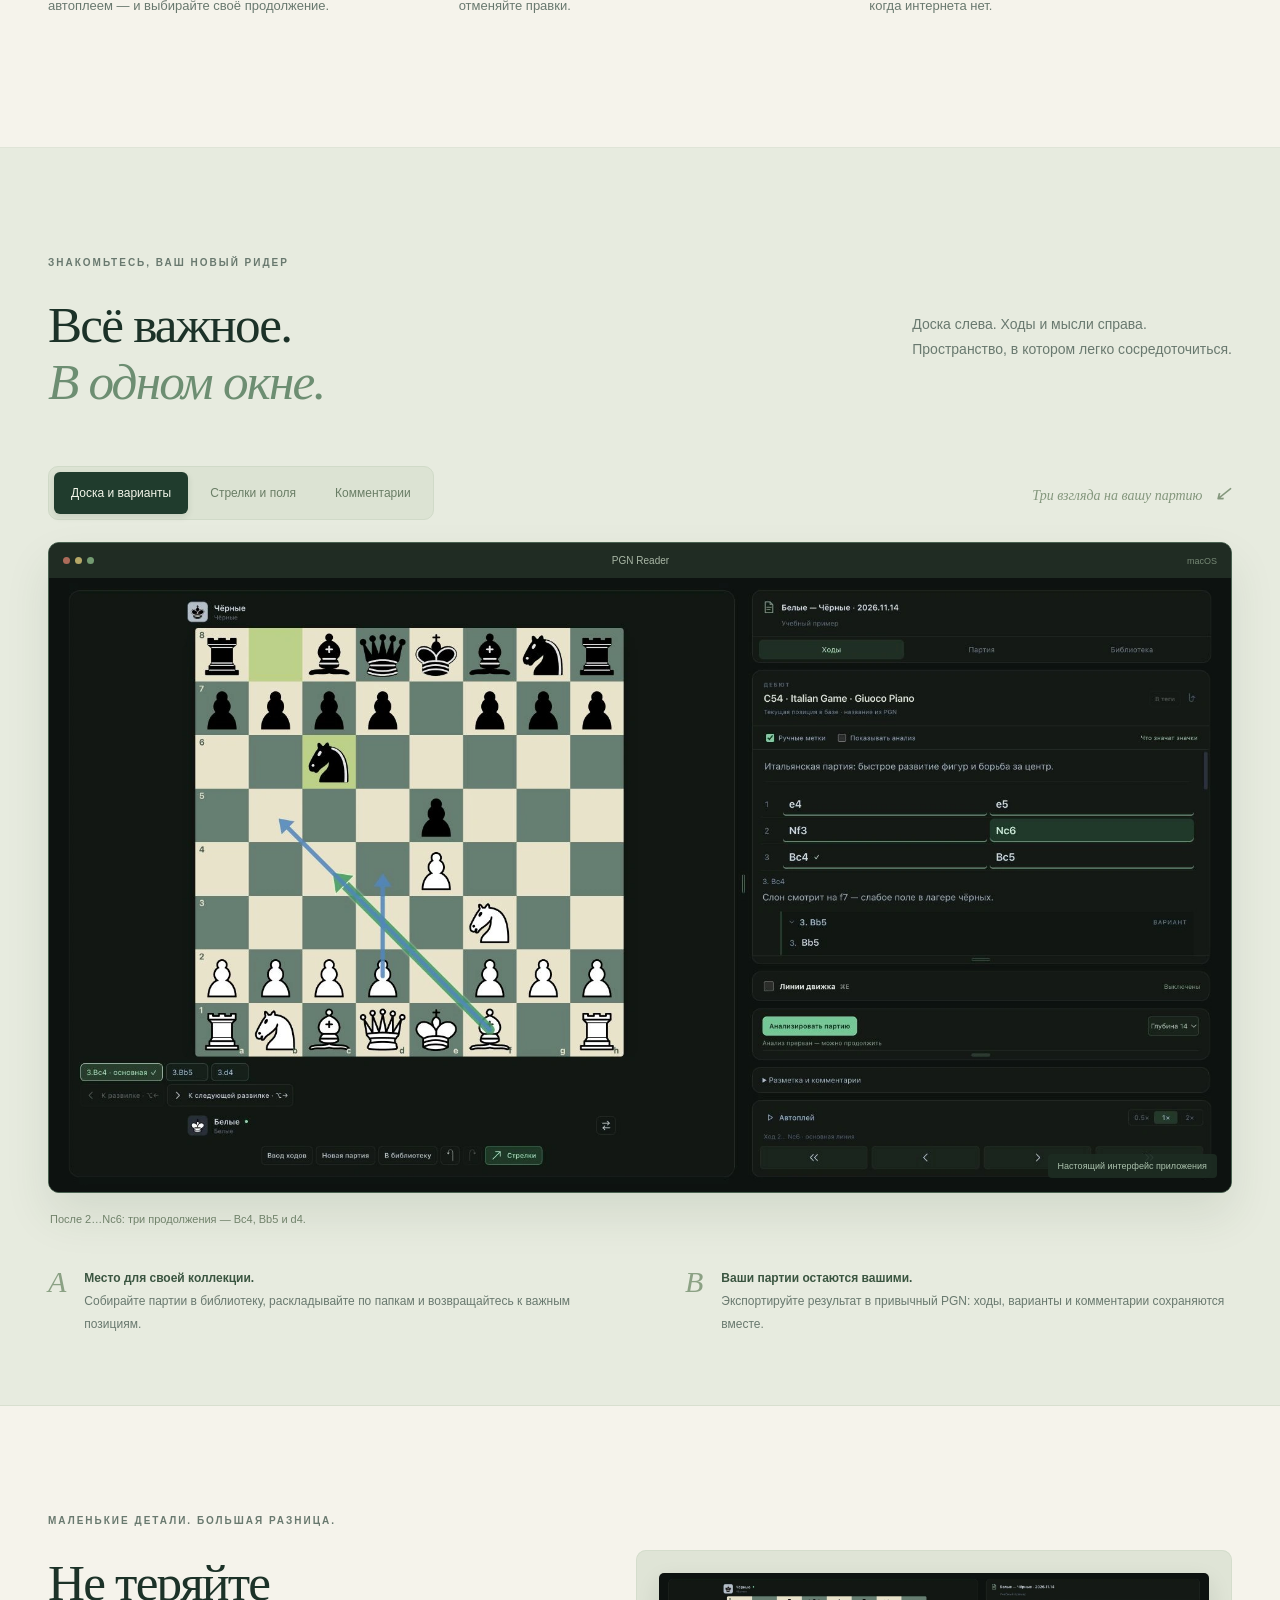
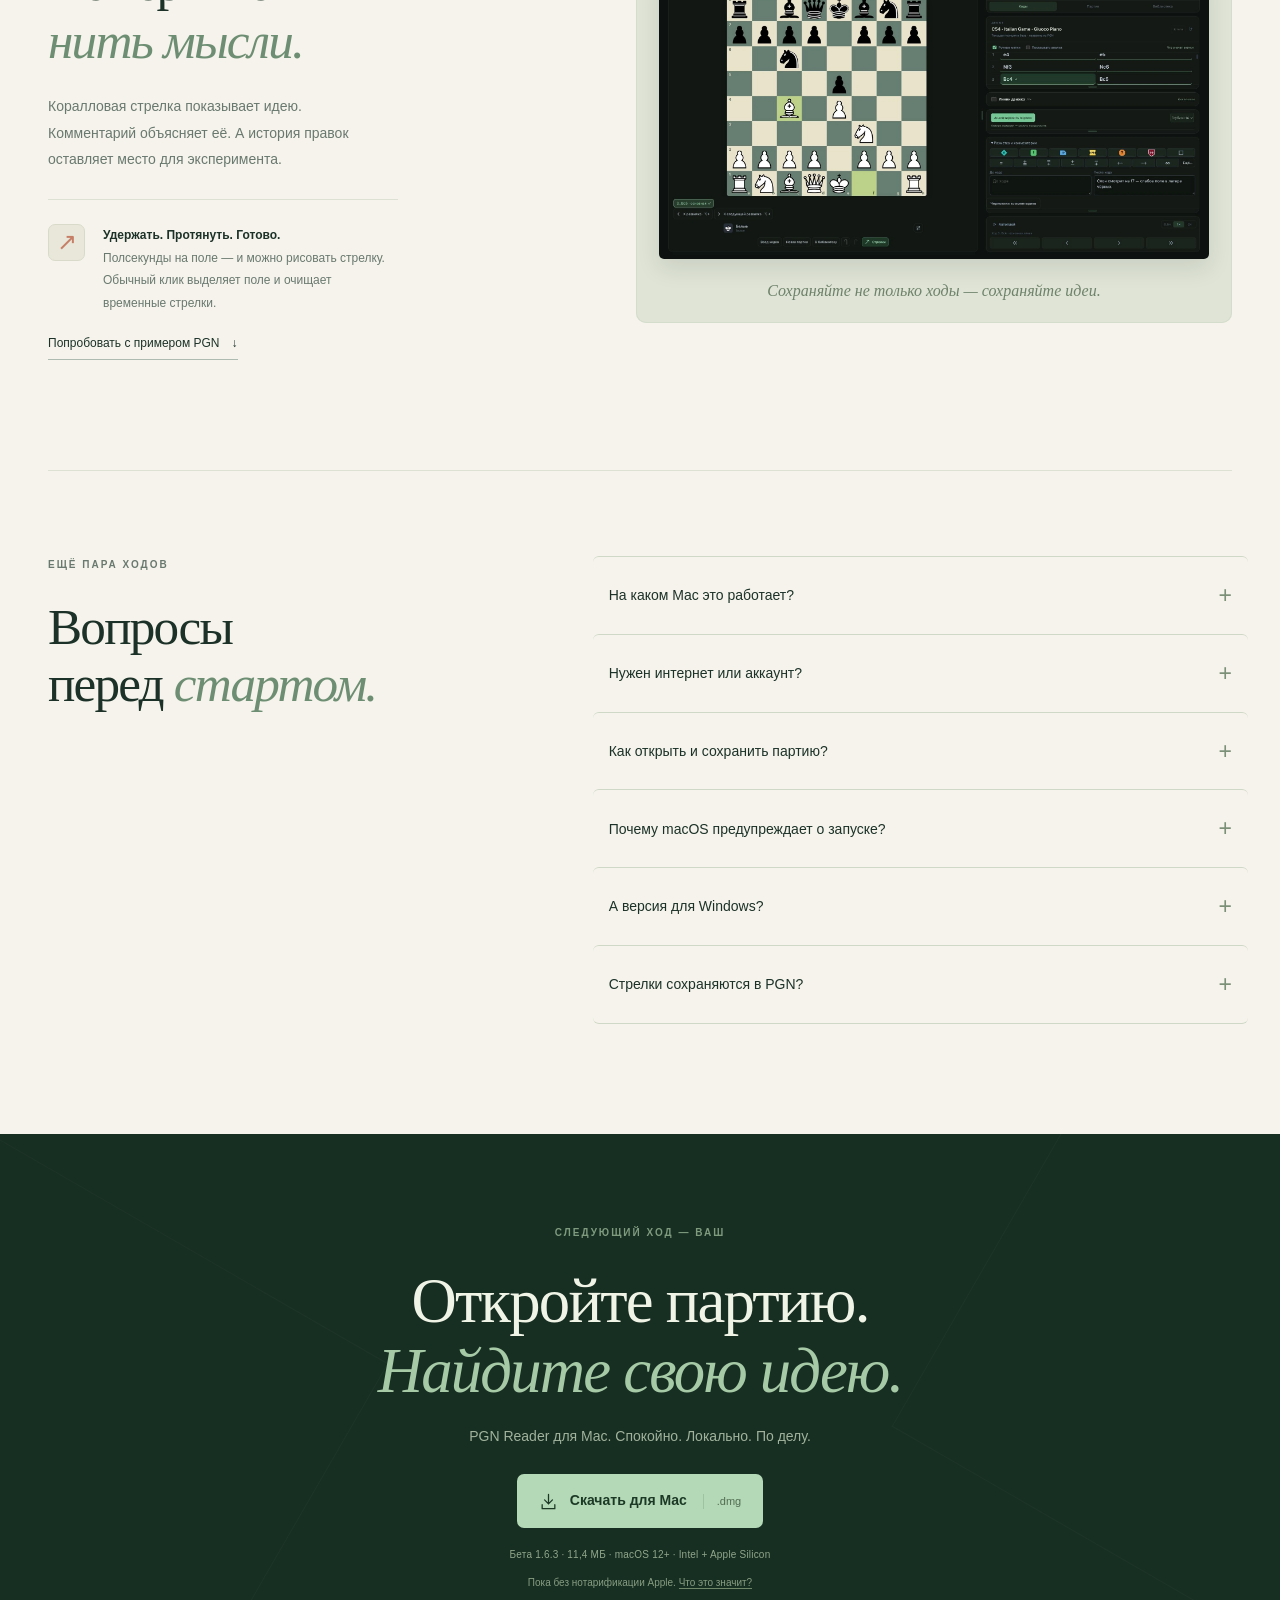
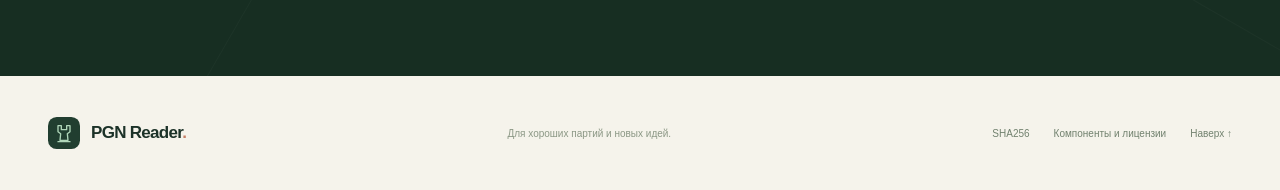
==== commit e544ced0: "Replace gallery screenshots with coherent Italian Game positions" ====
--- a/index.html
+++ b/index.html
@@ -63,14 +63,14 @@
       </div><span class="gallery-note">Три взгляда на вашу партию <span aria-hidden="true">↙</span></span></div>
       <div class="screen-frame"><div class="screen-title"><div class="traffic-lights" aria-hidden="true"><i></i><i></i><i></i></div><span>PGN Reader</span><span>macOS</span></div>
         <div class="gallery-stage">
-          <div class="gallery-panel" role="tabpanel" id="panel-reader" aria-labelledby="tab-reader" tabindex="0"><img src="assets/reader.webp" width="1380" height="810" alt="PGN Reader: доска с коралловой стрелкой, список ходов и панели анализа" loading="lazy"></div>
-          <div class="gallery-panel" role="tabpanel" id="panel-highlight" aria-labelledby="tab-highlight" tabindex="0" hidden><img src="assets/highlight.webp" width="1380" height="810" alt="Выделенное поле c4 в PGN Reader: временная разметка для текущей позиции" loading="lazy"></div>
-          <div class="gallery-panel" role="tabpanel" id="panel-comments" aria-labelledby="tab-comments" tabindex="0" hidden><img src="assets/comments.webp" width="900" height="525" alt="Редактор комментариев и оценки ходов в компактном окне PGN Reader" loading="lazy"></div>
+          <div class="gallery-panel" role="tabpanel" id="panel-reader" aria-labelledby="tab-reader" tabindex="0"><img src="assets/reader-italian.webp" width="1920" height="997" alt="Позиция после 2…Nc6: пешки e4 и e5, кони f3 и c6; продолжения Bc4, Bb5 и d4" loading="lazy"></div>
+          <div class="gallery-panel" role="tabpanel" id="panel-highlight" aria-labelledby="tab-highlight" tabindex="0" hidden><img src="assets/annotations-italian.webp" width="1920" height="997" alt="Позиция после 3.Bc4: стрелка от слона c4 к пешке f7 и выделенное поле f7" loading="lazy"></div>
+          <div class="gallery-panel" role="tabpanel" id="panel-comments" aria-labelledby="tab-comments" tabindex="0" hidden><img src="assets/comments-italian.webp" width="1920" height="997" alt="Комментарий к ходу 3.Bc4 в редакторе PGN Reader: слон смотрит на слабое поле f7" loading="lazy"></div>
         </div><span class="screen-label">Настоящий интерфейс приложения</span></div>
-      <p class="gallery-caption" id="gallery-caption" aria-live="polite">Доска, ходы и линии анализа — всё перед глазами.</p>
+      <p class="gallery-caption" id="gallery-caption" aria-live="polite">После 2…Nc6: три продолжения — Bc4, Bb5 и d4.</p>
       <div class="inside-bottom"><div><span class="small-number">A</span><p><strong>Место для своей коллекции.</strong><br>Собирайте партии в библиотеку, раскладывайте по папкам и возвращайтесь к важным позициям.</p></div><div><span class="small-number">B</span><p><strong>Ваши партии остаются вашими.</strong><br>Экспортируйте результат в привычный PGN: ходы, варианты и комментарии сохраняются вместе.</p></div></div>
     </div></section>
-    <section class="section wrap details-section" aria-labelledby="details-title"><div class="details-copy"><p class="eyebrow">МАЛЕНЬКИЕ ДЕТАЛИ. БОЛЬШАЯ РАЗНИЦА.</p><h2 id="details-title">Не теряйте<br><em>нить мысли.</em></h2><p>Коралловая стрелка показывает идею. Комментарий объясняет её. А история правок оставляет место для эксперимента.</p><div class="gesture"><span class="gesture-key">↗</span><p><strong>Удержать. Протянуть. Готово.</strong><br>Полсекунды на поле — и можно рисовать стрелку. Обычный клик выделяет поле и очищает временные стрелки.</p></div><a class="text-link" href="assets/italian.pgn" download>Попробовать с примером PGN <span aria-hidden="true">↓</span></a></div><div class="detail-image"><img src="assets/comments.webp" width="900" height="525" alt="Редактор комментариев и оценки ходов в компактном окне PGN Reader" loading="lazy"><span class="detail-caption">Сохраняйте не только ходы — сохраняйте идеи.</span></div></section>
+    <section class="section wrap details-section" aria-labelledby="details-title"><div class="details-copy"><p class="eyebrow">МАЛЕНЬКИЕ ДЕТАЛИ. БОЛЬШАЯ РАЗНИЦА.</p><h2 id="details-title">Не теряйте<br><em>нить мысли.</em></h2><p>Коралловая стрелка показывает идею. Комментарий объясняет её. А история правок оставляет место для эксперимента.</p><div class="gesture"><span class="gesture-key">↗</span><p><strong>Удержать. Протянуть. Готово.</strong><br>Полсекунды на поле — и можно рисовать стрелку. Обычный клик выделяет поле и очищает временные стрелки.</p></div><a class="text-link" href="assets/italian.pgn" download>Попробовать с примером PGN <span aria-hidden="true">↓</span></a></div><div class="detail-image"><img src="assets/comments-italian.webp" width="1920" height="997" alt="Комментарий к ходу 3.Bc4 в редакторе PGN Reader: слон смотрит на слабое поле f7" loading="lazy"><span class="detail-caption">Сохраняйте не только ходы — сохраняйте идеи.</span></div></section>
     <section class="section wrap faq" id="questions" aria-labelledby="questions-title"><div><p class="eyebrow">ЕЩЁ ПАРА ХОДОВ</p><h2 id="questions-title">Вопросы<br>перед <em>стартом.</em></h2></div><div class="faq-list">
       <details><summary>На каком Mac это работает?<span aria-hidden="true">+</span></summary><div class="faq-answer"><p>Нужна macOS 12 Monterey или новее. Один установщик содержит версии для Intel и Apple Silicon. Это тестовый выпуск: если заметите проблему, сохраните партию в PGN перед обновлением.</p></div></details>
       <details><summary>Нужен интернет или аккаунт?<span aria-hidden="true">+</span></summary><div class="faq-answer"><p>Аккаунт для приложения не нужен. Просмотр партий, редактирование и встроенный Stockfish работают локально. Интернет нужен, чтобы скачать установщик или новую версию.</p></div></details>
--- a/style.css
+++ b/style.css
@@ -19,7 +19,7 @@
 .gallery-tab[aria-selected="true"]{background:#203c2d;color:#f2f5e9;box-shadow:0 3px 7px #1c39251c}
 .gallery-tab:not([aria-selected="true"]):hover{background:#eef1e6;color:#294e32}
 .gallery-note{font-family:var(--serif);font-style:italic;font-size:14px;color:#84977d;white-space:nowrap}.gallery-note span{display:inline-block;margin-left:8px;font-size:21px}
-.gallery-stage{position:relative;aspect-ratio:1380/810;background:#111a14;overflow:hidden}
+.gallery-stage{position:relative;aspect-ratio:1920/997;background:#111a14;overflow:hidden}
 .gallery-panel{position:absolute;inset:0}.gallery-panel[hidden]{display:none}.gallery-panel img{width:100%;height:100%;object-fit:contain}
 .gallery-caption{font-size:11px;line-height:1.7;color:#74856e;margin:17px 0 0;padding-left:2px;min-height:19px}
 .faq-list details{transition:background .25s,border-color .25s;padding:0 16px;margin:0 -16px;border-radius:6px}
